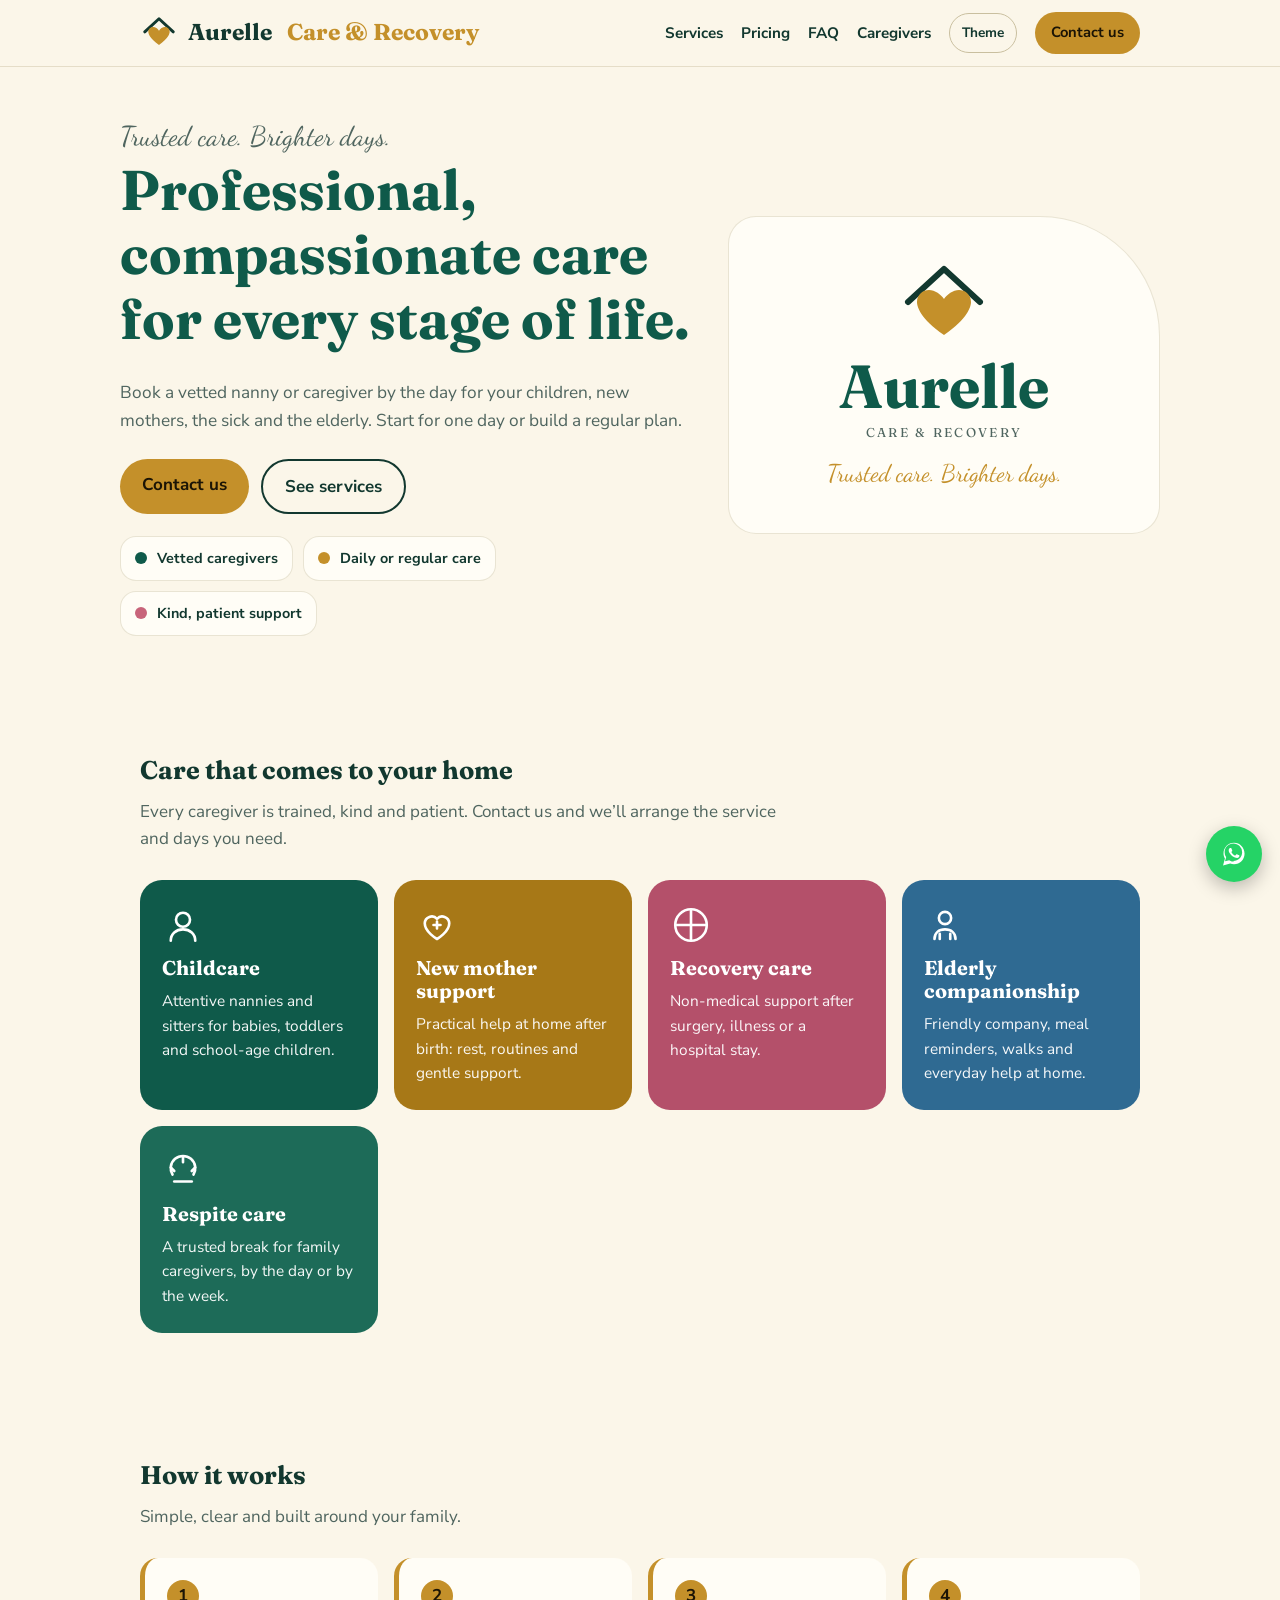
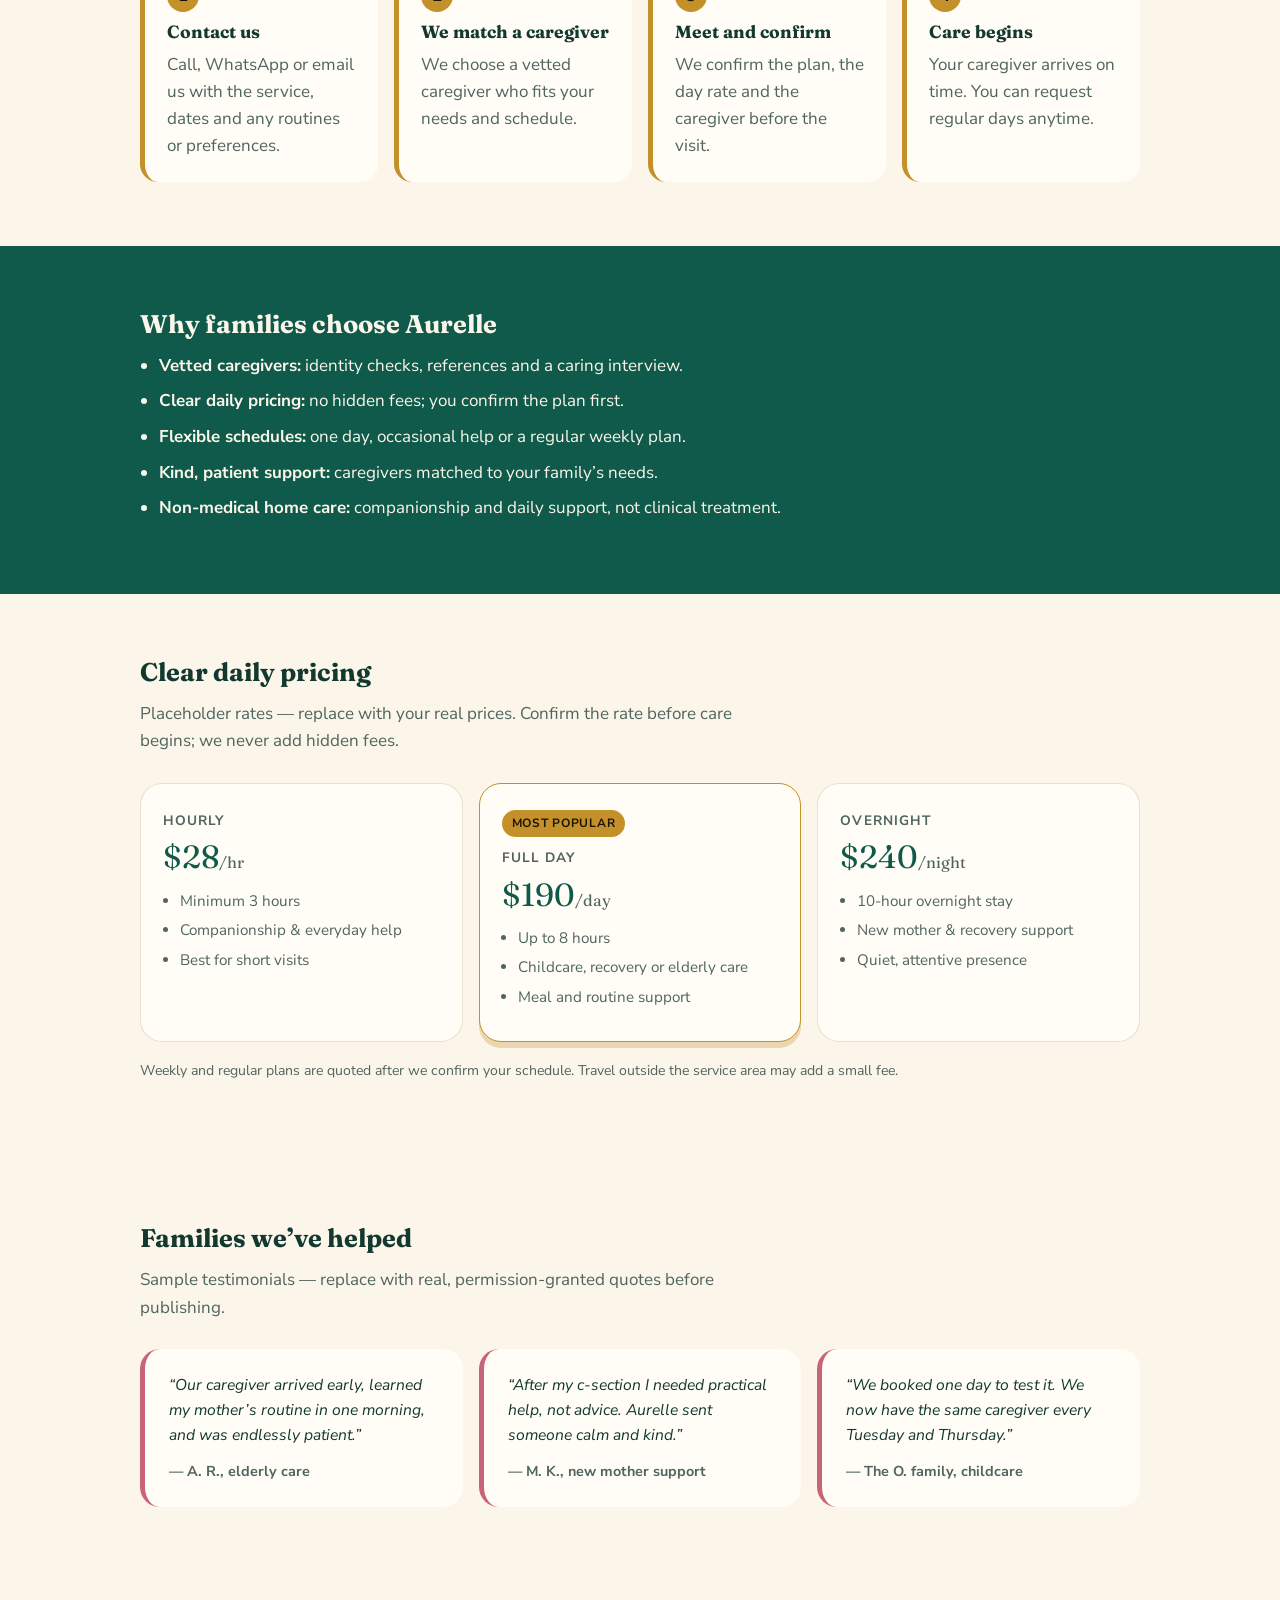
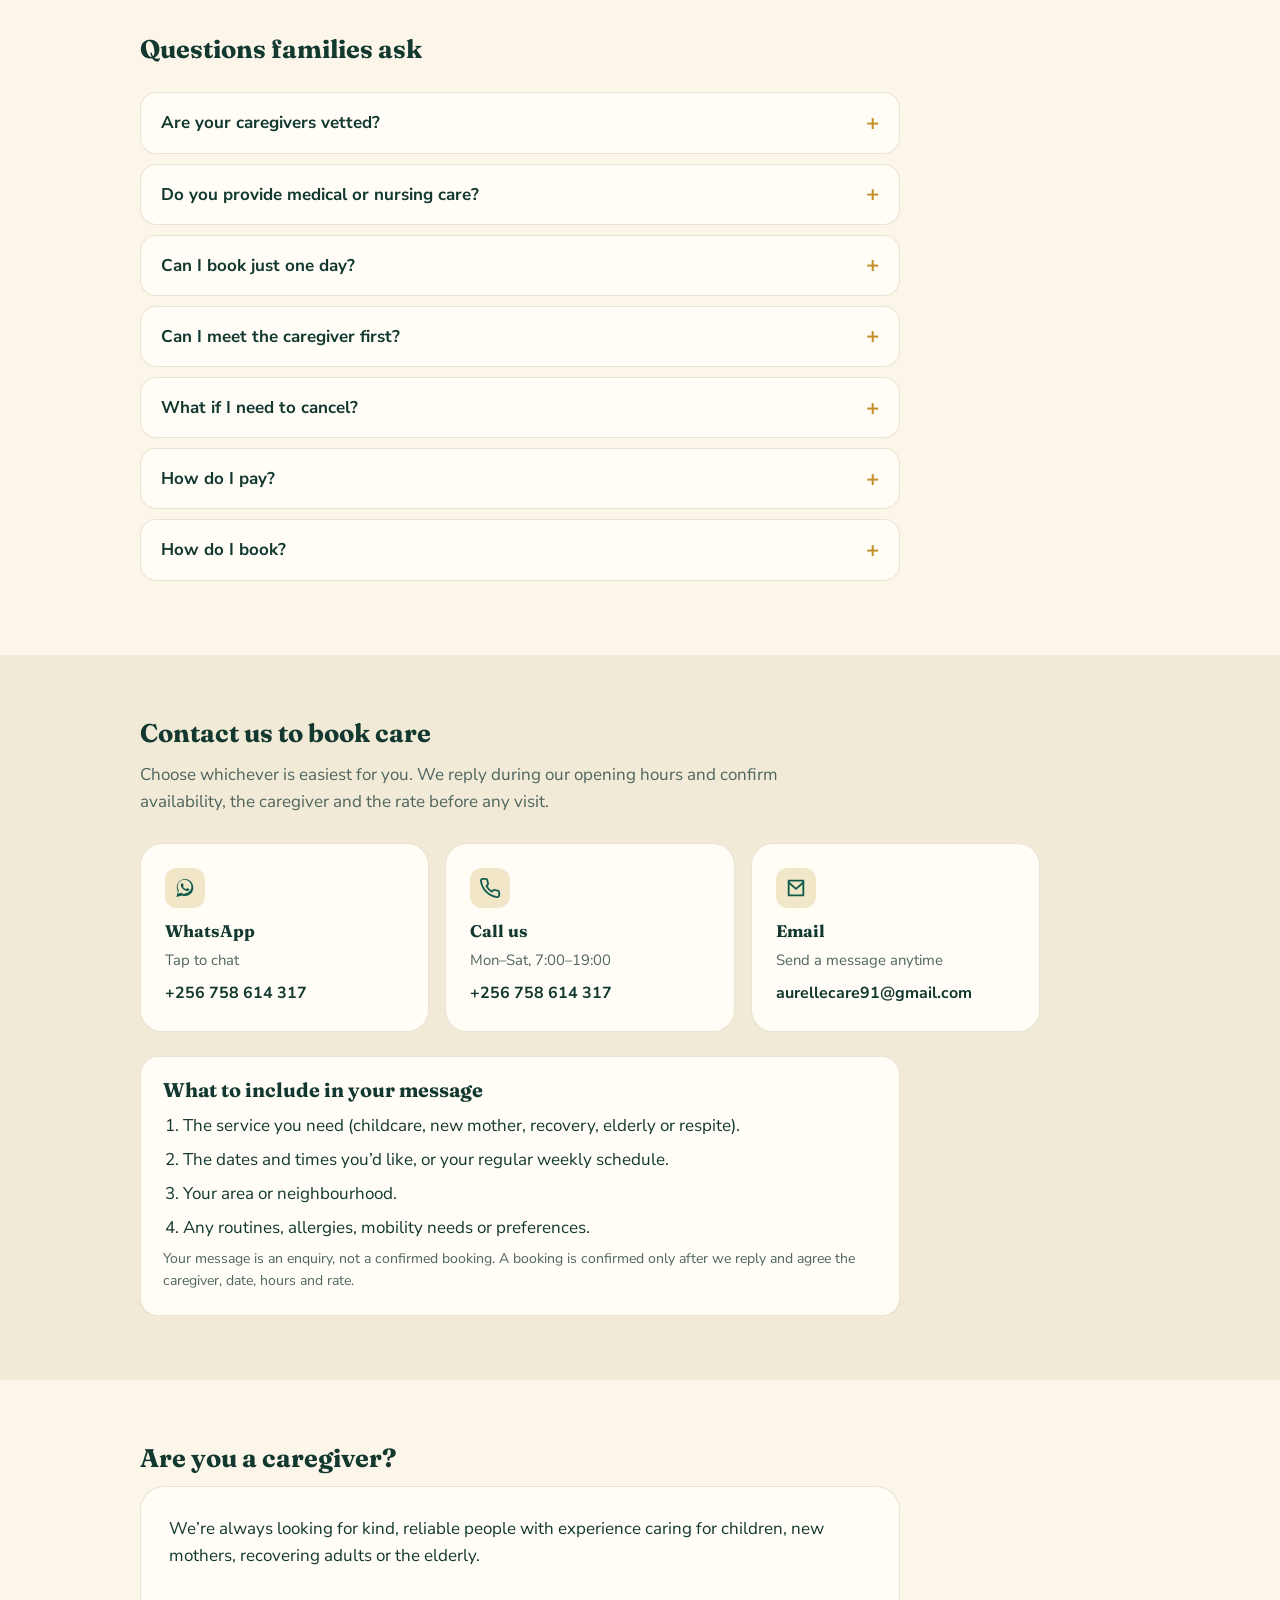
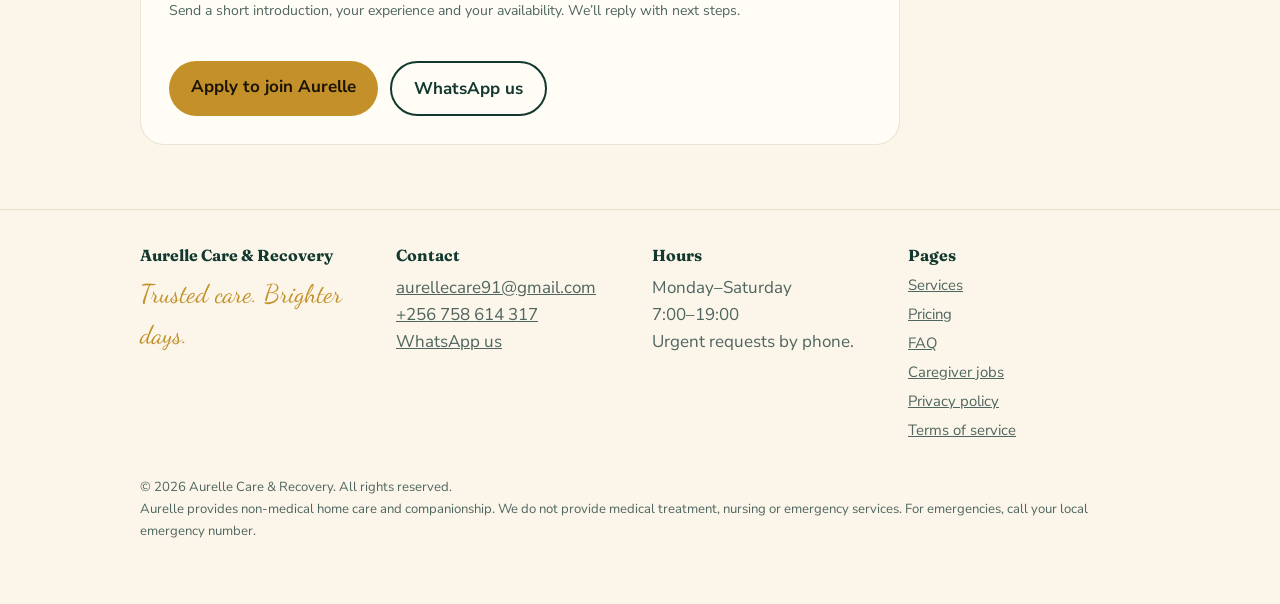
==== index.html @ e284d640 "Add files via upload" ====
<!DOCTYPE html>
<html lang="en">
<head>
<meta charset="utf-8">
<meta name="viewport" content="width=device-width, initial-scale=1, viewport-fit=cover">
<title>Aurelle Care &amp; Recovery | Trusted Daily Caregivers</title>
<meta name="description" content="Book vetted, compassionate caregivers by the day for children, new mothers, recovery, illness and elderly care. Call, WhatsApp or email to arrange care.">
<meta name="theme-color" content="#0f5a4a">
<link rel="canonical" href="https://aurellecarerecovery.care/">
<meta property="og:title" content="Aurelle Care &amp; Recovery">
<meta property="og:description" content="Professional, compassionate care for every stage of life.">
<meta property="og:type" content="website">
<meta property="og:url" content="https://aurellecarerecovery.care/">
<link rel="preconnect" href="https://fonts.googleapis.com">
<link rel="preconnect" href="https://fonts.gstatic.com" crossorigin>
<link href="https://fonts.googleapis.com/css2?family=Fraunces:wght@600;700&family=Dancing+Script:wght@600;700&family=Nunito+Sans:wght@400;600;700&display=swap" rel="stylesheet">
<link rel="stylesheet" href="styles.css">
<script type="application/ld+json">
{
  "@context":"https://schema.org",
  "@type":"LocalBusiness",
  "name":"Aurelle Care & Recovery",
  "url":"https://aurellecarerecovery.care",
  "description":"Daily caregiver and recovery support for children, new mothers, the sick and the elderly.",
  "email":"aurellecare91@gmail.com",
  "telephone":"+256758614317",
  "priceRange":"$$"
}
</script>
</head>
<body>
<a class="skip" href="#main">Skip to content</a>

<header>
  <div class="header-inner">
    <a class="brand" href="index.html" aria-label="Aurelle Care and Recovery home">
      <svg width="38" height="38" viewBox="0 0 64 64" aria-hidden="true">
        <path d="M8 30 32 8l24 22" fill="none" stroke="currentColor" stroke-width="5" stroke-linecap="round" stroke-linejoin="round"/>
        <path d="M32 52C16 41 14 33 14 30c0-5 4-8 8-8 4 0 8 3 10 6 2-3 6-6 10-6 4 0 8 3 8 8 0 3-2 11-18 22z" fill="#c4902a"/>
      </svg>
      Aurelle<b>&nbsp;Care &amp; Recovery</b>
    </a>
    <nav aria-label="Main navigation">
      <a href="#services">Services</a>
      <a href="#pricing">Pricing</a>
      <a href="#faq">FAQ</a>
      <a href="careers.html">Caregivers</a>
      <button class="theme-btn" type="button" id="themeBtn" aria-label="Toggle dark mode">Theme</button>
      <a class="btn small" href="#contact">Contact us</a>
    </nav>
  </div>
</header>

<main id="main">

  <div class="wrap hero">
    <div>
      <p class="script" style="font-size:1.7rem;margin:0">Trusted care. Brighter days.</p>
      <h1>Professional, compassionate care for every stage of life.</h1>
      <p>Book a vetted nanny or caregiver by the day for your children, new mothers, the sick and the elderly. Start for one day or build a regular plan.</p>
      <div class="cta">
        <a class="btn" href="#contact">Contact us</a>
        <a class="btn alt" href="#services">See services</a>
      </div>
      <div class="chips">
        <span class="chip"><i style="background:var(--green)"></i>Vetted caregivers</span>
        <span class="chip"><i style="background:var(--gold)"></i>Daily or regular care</span>
        <span class="chip"><i style="background:var(--rose)"></i>Kind, patient support</span>
      </div>
    </div>
    <div class="hero-art" aria-label="Aurelle Care and Recovery">
      <svg viewBox="0 0 64 64" width="96" height="96" aria-hidden="true">
        <path d="M8 30 32 8l24 22" fill="none" stroke="currentColor" stroke-width="4" stroke-linecap="round" stroke-linejoin="round"/>
        <path d="M32 52C16 41 14 33 14 30c0-5 4-8 8-8 4 0 8 3 10 6 2-3 6-6 10-6 4 0 8 3 8 8 0 3-2 11-18 22z" fill="#c4902a"/>
      </svg>
      <div class="wm">Aurelle</div>
      <div class="wm2">Care &amp; Recovery</div>
      <div class="script" style="font-size:1.5rem">Trusted care. Brighter days.</div>
    </div>
  </div>

  <section id="services">
    <div class="wrap">
      <h2>Care that comes to your home</h2>
      <p class="sub">Every caregiver is trained, kind and patient. Contact us and we’ll arrange the service and days you need.</p>
      <div class="grid">
        <article class="svc s1">
          <svg viewBox="0 0 48 48" fill="none" stroke="currentColor" stroke-width="3" stroke-linecap="round" stroke-linejoin="round" aria-hidden="true"><circle cx="24" cy="18" r="8"/><path d="M10 42c0-8 6-13 14-13s14 5 14 13"/></svg>
          <h3>Childcare</h3>
          <p>Attentive nannies and sitters for babies, toddlers and school-age children.</p>
        </article>
        <article class="svc s2">
          <svg viewBox="0 0 48 48" fill="none" stroke="currentColor" stroke-width="3" stroke-linecap="round" stroke-linejoin="round" aria-hidden="true"><path d="M24 40s-14-8-14-18a8 8 0 0 1 14-5 8 8 0 0 1 14 5c0 10-14 18-14 18z"/><path d="M24 20v8M20 24h8"/></svg>
          <h3>New mother support</h3>
          <p>Practical help at home after birth: rest, routines and gentle support.</p>
        </article>
        <article class="svc s3">
          <svg viewBox="0 0 48 48" fill="none" stroke="currentColor" stroke-width="3" stroke-linecap="round" stroke-linejoin="round" aria-hidden="true"><path d="M24 8v32M8 24h32"/><circle cx="24" cy="24" r="18"/></svg>
          <h3>Recovery care</h3>
          <p>Non-medical support after surgery, illness or a hospital stay.</p>
        </article>
        <article class="svc s4">
          <svg viewBox="0 0 48 48" fill="none" stroke="currentColor" stroke-width="3" stroke-linecap="round" stroke-linejoin="round" aria-hidden="true"><circle cx="24" cy="16" r="7"/><path d="M12 40c0-7 5-11 12-11s12 4 12 11"/><path d="M18 40v-6M30 40v-6"/></svg>
          <h3>Elderly companionship</h3>
          <p>Friendly company, meal reminders, walks and everyday help at home.</p>
        </article>
        <article class="svc s5">
          <svg viewBox="0 0 48 48" fill="none" stroke="currentColor" stroke-width="3" stroke-linecap="round" stroke-linejoin="round" aria-hidden="true"><path d="M36 28a14 14 0 1 0-24 0"/><path d="M24 8v6M10 20l4 4M38 20l-4 4"/><path d="M14 36h20"/></svg>
          <h3>Respite care</h3>
          <p>A trusted break for family caregivers, by the day or by the week.</p>
        </article>
      </div>
    </div>
  </section>

  <section id="how">
    <div class="wrap">
      <h2>How it works</h2>
      <p class="sub">Simple, clear and built around your family.</p>
      <div class="steps">
        <div><h3>Contact us</h3><p>Call, WhatsApp or email us with the service, dates and any routines or preferences.</p></div>
        <div><h3>We match a caregiver</h3><p>We choose a vetted caregiver who fits your needs and schedule.</p></div>
        <div><h3>Meet and confirm</h3><p>We confirm the plan, the day rate and the caregiver before the visit.</p></div>
        <div><h3>Care begins</h3><p>Your caregiver arrives on time. You can request regular days anytime.</p></div>
      </div>
    </div>
  </section>

  <section id="why" class="trust">
    <div class="wrap">
      <h2>Why families choose Aurelle</h2>
      <ul>
        <li><strong>Vetted caregivers:</strong> identity checks, references and a caring interview.</li>
        <li><strong>Clear daily pricing:</strong> no hidden fees; you confirm the plan first.</li>
        <li><strong>Flexible schedules:</strong> one day, occasional help or a regular weekly plan.</li>
        <li><strong>Kind, patient support:</strong> caregivers matched to your family’s needs.</li>
        <li><strong>Non-medical home care:</strong> companionship and daily support, not clinical treatment.</li>
      </ul>
    </div>
  </section>

  <section id="pricing">
    <div class="wrap">
      <h2>Clear daily pricing</h2>
      <p class="sub">Placeholder rates — replace with your real prices. Confirm the rate before care begins; we never add hidden fees.</p>
      <div class="pricing">
        <div class="price">
          <span class="unit">Hourly</span>
          <div class="amount">$28<span style="font-size:1rem;color:var(--muted)">/hr</span></div>
          <ul><li>Minimum 3 hours</li><li>Companionship &amp; everyday help</li><li>Best for short visits</li></ul>
        </div>
        <div class="price featured">
          <span class="badge">Most popular</span>
          <span class="unit">Full day</span>
          <div class="amount">$190<span style="font-size:1rem;color:var(--muted)">/day</span></div>
          <ul><li>Up to 8 hours</li><li>Childcare, recovery or elderly care</li><li>Meal and routine support</li></ul>
        </div>
        <div class="price">
          <span class="unit">Overnight</span>
          <div class="amount">$240<span style="font-size:1rem;color:var(--muted)">/night</span></div>
          <ul><li>10-hour overnight stay</li><li>New mother &amp; recovery support</li><li>Quiet, attentive presence</li></ul>
        </div>
      </div>
      <p class="price-note">Weekly and regular plans are quoted after we confirm your schedule. Travel outside the service area may add a small fee.</p>
    </div>
  </section>

  <section id="stories">
    <div class="wrap">
      <h2>Families we’ve helped</h2>
      <p class="sub">Sample testimonials — replace with real, permission-granted quotes before publishing.</p>
      <div class="quotes">
        <blockquote><p>“Our caregiver arrived early, learned my mother’s routine in one morning, and was endlessly patient.”</p><footer>— A. R., elderly care</footer></blockquote>
        <blockquote><p>“After my c-section I needed practical help, not advice. Aurelle sent someone calm and kind.”</p><footer>— M. K., new mother support</footer></blockquote>
        <blockquote><p>“We booked one day to test it. We now have the same caregiver every Tuesday and Thursday.”</p><footer>— The O. family, childcare</footer></blockquote>
      </div>
    </div>
  </section>

  <section id="faq">
    <div class="wrap">
      <h2>Questions families ask</h2>
      <div class="faq">
        <details><summary>Are your caregivers vetted?</summary><p>Yes. Every caregiver completes an identity check, reference checks and an in-person caring interview before their first booking.</p></details>
        <details><summary>Do you provide medical or nursing care?</summary><p>No. Aurelle provides non-medical home care: companionship, supervision, routines and everyday help. We do not give medication, clinical treatment or emergency services.</p></details>
        <details><summary>Can I book just one day?</summary><p>Yes. One day is the most common way families start. You can request regular days later with the same caregiver when available.</p></details>
        <details><summary>Can I meet the caregiver first?</summary><p>Yes. For regular plans we arrange a short introduction before the first booking. For same-day requests we share the caregiver’s profile and experience by phone or email.</p></details>
        <details><summary>What if I need to cancel?</summary><p>Cancellations made more than 24 hours before the visit are free. Later cancellations may incur a fee — see our <a href="terms.html">terms of service</a>.</p></details>
        <details><summary>How do I pay?</summary><p>We confirm the rate in writing before care begins and send an invoice after the visit. Replace this with your real payment process.</p></details>
        <details><summary>How do I book?</summary><p>Contact us by phone, WhatsApp or email. We’ll reply to confirm availability, the caregiver and the rate before the visit.</p></details>
      </div>
    </div>
  </section>

  <section id="contact" class="book">
    <div class="wrap">
      <h2>Contact us to book care</h2>
      <p class="sub">Choose whichever is easiest for you. We reply during our opening hours and confirm availability, the caregiver and the rate before any visit.</p>

      <div class="contact-grid">
        <a class="contact-card" href="https://wa.me/256758614317?text=Hello%20Aurelle%2C%20I%27d%20like%20to%20arrange%20care." target="_blank" rel="noopener">
          <span class="ico" aria-hidden="true">
            <svg viewBox="0 0 32 32" width="22" height="22" fill="currentColor"><path d="M16.04 3C9.4 3 4 8.4 4 15.04c0 2.13.56 4.21 1.62 6.04L3.5 29l8.14-2.13a12 12 0 0 0 4.4.82h.01c6.63 0 12.03-5.4 12.03-12.04C28.08 8.4 22.68 3 16.04 3zm0 21.7h-.01a10 10 0 0 1-5.09-1.39l-.37-.22-4.83 1.27 1.29-4.71-.24-.38a9.93 9.93 0 0 1-1.52-5.3c0-5.51 4.49-10 10.02-10 2.67 0 5.18 1.04 7.07 2.93a9.94 9.94 0 0 1 2.93 7.08c0 5.51-4.49 10-10.02 10zm5.5-7.49c-.3-.15-1.78-.88-2.06-.98-.28-.1-.48-.15-.68.15-.2.3-.78.98-.96 1.18-.18.2-.35.22-.65.07-.3-.15-1.26-.46-2.4-1.48-.89-.79-1.49-1.77-1.66-2.07-.18-.3-.02-.46.13-.61.13-.13.3-.35.45-.52.15-.18.2-.3.3-.5.1-.2.05-.38-.02-.53-.08-.15-.68-1.63-.93-2.23-.24-.58-.49-.5-.68-.51l-.58-.01c-.2 0-.53.08-.8.38-.28.3-1.05 1.03-1.05 2.5 0 1.48 1.08 2.9 1.23 3.1.15.2 2.12 3.24 5.13 4.54.72.31 1.28.5 1.71.63.72.23 1.37.2 1.89.12.58-.09 1.78-.73 2.03-1.43.25-.7.25-1.3.18-1.43-.08-.13-.28-.2-.58-.35z"/></svg>
          </span>
          <h3>WhatsApp</h3>
          <p>Tap to chat</p>
          <strong>+256 758 614 317</strong>
        </a>

        <a class="contact-card" href="tel:+256758614317">
          <span class="ico" aria-hidden="true">
            <svg viewBox="0 0 24 24" width="22" height="22" fill="none" stroke="currentColor" stroke-width="2" stroke-linecap="round" stroke-linejoin="round"><path d="M22 16.92v3a2 2 0 0 1-2.18 2 19.79 19.79 0 0 1-8.63-3.07 19.5 19.5 0 0 1-6-6A19.79 19.79 0 0 1 2.12 4.18 2 2 0 0 1 4.11 2h3a2 2 0 0 1 2 1.72c.13.96.36 1.9.7 2.81a2 2 0 0 1-.45 2.11L8.09 9.91a16 16 0 0 0 6 6l1.27-1.27a2 2 0 0 1 2.11-.45c.91.34 1.85.57 2.81.7A2 2 0 0 1 22 16.92z"/></svg>
          </span>
          <h3>Call us</h3>
          <p>Mon–Sat, 7:00–19:00</p>
          <strong>+256 758 614 317</strong>
        </a>

        <a class="contact-card" href="mailto:aurellecare91@gmail.com?subject=Care%20booking%20request">
          <span class="ico" aria-hidden="true">
            <svg viewBox="0 0 24 24" width="22" height="22" fill="none" stroke="currentColor" stroke-width="2" stroke-linecap="round" stroke-linejoin="round"><path d="M4 4h16v16H4z"/><path d="m4 6 8 7 8-7"/></svg>
          </span>
          <h3>Email</h3>
          <p>Send a message anytime</p>
          <strong>aurellecare91@gmail.com</strong>
        </a>
      </div>

      <div class="howto">
        <h3>What to include in your message</h3>
        <ol>
          <li>The service you need (childcare, new mother, recovery, elderly or respite).</li>
          <li>The dates and times you’d like, or your regular weekly schedule.</li>
          <li>Your area or neighbourhood.</li>
          <li>Any routines, allergies, mobility needs or preferences.</li>
        </ol>
        <p class="note">Your message is an enquiry, not a confirmed booking. A booking is confirmed only after we reply and agree the caregiver, date, hours and rate.</p>
      </div>
    </div>
  </section>

  <section id="join" class="join">
    <div class="wrap">
      <h2>Are you a caregiver?</h2>
      <div class="join-card">
        <p>We’re always looking for kind, reliable people with experience caring for children, new mothers, recovering adults or the elderly.</p>
        <p class="note">Send a short introduction, your experience and your availability. We’ll reply with next steps.</p>
        <div class="cta">
          <a class="btn" href="careers.html">Apply to join Aurelle</a>
          <a class="btn alt" href="https://wa.me/256758614317?text=Hello%20Aurelle%2C%20I%27d%20like%20to%20apply%20as%20a%20caregiver." target="_blank" rel="noopener">WhatsApp us</a>
        </div>
      </div>
    </div>
  </section>

</main>

<a class="wa-fab" href="https://wa.me/256758614317?text=Hello%20Aurelle%2C%20I%27d%20like%20to%20arrange%20care." target="_blank" rel="noopener" aria-label="Chat with Aurelle on WhatsApp">
  <svg viewBox="0 0 32 32" width="28" height="28" fill="currentColor" aria-hidden="true"><path d="M16.04 3C9.4 3 4 8.4 4 15.04c0 2.13.56 4.21 1.62 6.04L3.5 29l8.14-2.13a12 12 0 0 0 4.4.82h.01c6.63 0 12.03-5.4 12.03-12.04C28.08 8.4 22.68 3 16.04 3zm0 21.7h-.01a10 10 0 0 1-5.09-1.39l-.37-.22-4.83 1.27 1.29-4.71-.24-.38a9.93 9.93 0 0 1-1.52-5.3c0-5.51 4.49-10 10.02-10 2.67 0 5.18 1.04 7.07 2.93a9.94 9.94 0 0 1 2.93 7.08c0 5.51-4.49 10-10.02 10zm5.5-7.49c-.3-.15-1.78-.88-2.06-.98-.28-.1-.48-.15-.68.15-.2.3-.78.98-.96 1.18-.18.2-.35.22-.65.07-.3-.15-1.26-.46-2.4-1.48-.89-.79-1.49-1.77-1.66-2.07-.18-.3-.02-.46.13-.61.13-.13.3-.35.45-.52.15-.18.2-.3.3-.5.1-.2.05-.38-.02-.53-.08-.15-.68-1.63-.93-2.23-.24-.58-.49-.5-.68-.51l-.58-.01c-.2 0-.53.08-.8.38-.28.3-1.05 1.03-1.05 2.5 0 1.48 1.08 2.9 1.23 3.1.15.2 2.12 3.24 5.13 4.54.72.31 1.28.5 1.71.63.72.23 1.37.2 1.89.12.58-.09 1.78-.73 2.03-1.43.25-.7.25-1.3.18-1.43-.08-.13-.28-.2-.58-.35z"/></svg>
</a>

<footer>
  <div class="wrap">
    <div class="footer-grid">
      <div>
        <h3>Aurelle Care &amp; Recovery</h3>
        <p class="script">Trusted care. Brighter days.</p>
      </div>
      <div>
        <h3>Contact</h3>
        <p>
          <a href="mailto:aurellecare91@gmail.com">aurellecare91@gmail.com</a><br>
          <a href="tel:+256758614317">+256 758 614 317</a><br>
          <a href="https://wa.me/256758614317?text=Hello%20Aurelle%2C%20I%27d%20like%20to%20arrange%20care." target="_blank" rel="noopener">WhatsApp us</a>
        </p>
      </div>
      <div>
        <h3>Hours</h3>
        <p>Monday–Saturday<br>7:00–19:00<br>Urgent requests by phone.</p>
      </div>
      <div>
        <h3>Pages</h3>
        <ul>
          <li><a href="index.html#services">Services</a></li>
          <li><a href="index.html#pricing">Pricing</a></li>
          <li><a href="index.html#faq">FAQ</a></li>
          <li><a href="careers.html">Caregiver jobs</a></li>
          <li><a href="privacy.html">Privacy policy</a></li>
          <li><a href="terms.html">Terms of service</a></li>
        </ul>
      </div>
    </div>
    <p class="fine">
      © <span id="year"></span> Aurelle Care &amp; Recovery. All rights reserved.<br>
      Aurelle provides non-medical home care and companionship. We do not provide medical treatment, nursing or emergency services. For emergencies, call your local emergency number.
    </p>
  </div>
</footer>

<script src="app.js"></script>
</body>
</html>
---- styles.css ----
/* styles.css — Aurelle Care & Recovery */
:root{
  --bg:#fbf6e9;--ink:#12382f;--green:#0f5a4a;--gold:#c4902a;--soft:#f1ead6;
  --card:#fffdf6;--muted:#4f655f;--line:#c9bf9f;--rose:#c8647a;--blue:#3b7ba6;
  color-scheme:light;
}
@media (prefers-color-scheme:dark){
  :root:not([data-theme="light"]){
    --bg:#0d2a24;--ink:#f3ecd8;--green:#e3c46f;--gold:#e3b04b;--soft:#14382f;
    --card:#123329;--muted:#b5c6bf;--line:#3b5a50;color-scheme:dark;
  }
}
:root[data-theme="dark"]{
  --bg:#0d2a24;--ink:#f3ecd8;--green:#e3c46f;--gold:#e3b04b;--soft:#14382f;
  --card:#123329;--muted:#b5c6bf;--line:#3b5a50;color-scheme:dark;
}
:root[data-theme="light"]{
  --bg:#fbf6e9;--ink:#12382f;--green:#0f5a4a;--gold:#c4902a;--soft:#f1ead6;
  --card:#fffdf6;--muted:#4f655f;--line:#c9bf9f;color-scheme:light;
}
*,*::before,*::after{box-sizing:border-box}
html{scroll-behavior:smooth}
body{margin:0;background:var(--bg);color:var(--ink);font-family:'Nunito Sans',system-ui,sans-serif;line-height:1.6;font-size:17px}
h1,h2,h3,h4{font-family:Fraunces,Georgia,serif;line-height:1.15;margin:0 0 .5em}
p{margin:0 0 1em}
a{color:var(--green)}
img,svg{max-width:100%}
.script{font-family:'Dancing Script',cursive;color:var(--gold)}
.wrap{max-width:1040px;margin:0 auto;padding:0 20px}
section{padding:64px 0}
.skip{position:absolute;left:-9999px;top:0;background:var(--card);color:var(--ink);padding:12px 16px;z-index:99;border-radius:0 0 12px 0}
.skip:focus{left:0}

/* header */
header{position:sticky;top:0;z-index:50;background:color-mix(in srgb,var(--bg) 92%,transparent);backdrop-filter:blur(10px);border-bottom:1px solid color-mix(in srgb,var(--line) 45%,transparent)}
.header-inner{max-width:1040px;margin:0 auto;padding:12px 20px;display:flex;align-items:center;gap:16px;flex-wrap:wrap}
.brand{display:flex;align-items:center;gap:10px;text-decoration:none;color:var(--ink);font-family:Fraunces,serif;font-weight:700;font-size:23px;margin-right:auto}
.brand b{color:var(--gold);font-weight:700}
nav{display:flex;align-items:center;gap:18px;flex-wrap:wrap}
nav a{text-decoration:none;font-weight:700;font-size:.95rem;color:var(--ink)}
nav a:hover,nav a[aria-current="page"]{color:var(--gold)}
.btn{display:inline-block;background:var(--gold);color:#1b1405;font-weight:700;padding:12px 22px;border-radius:999px;text-decoration:none;border:0;font:inherit;font-weight:700;cursor:pointer;text-align:center}
.btn.alt{background:transparent;color:var(--ink);border:2px solid var(--ink)}
.btn.small{padding:9px 16px;font-size:.92rem}
.btn:focus-visible,a:focus-visible,button:focus-visible,input:focus-visible,select:focus-visible,textarea:focus-visible,summary:focus-visible{outline:3px solid var(--blue);outline-offset:2px}
.theme-btn{background:transparent;border:1.5px solid var(--line);color:var(--ink);border-radius:999px;padding:8px 12px;font:inherit;font-size:.85rem;font-weight:700;cursor:pointer}

/* hero */
.hero{padding:48px 0 56px;display:grid;gap:32px;align-items:center}
@media(min-width:820px){.hero{grid-template-columns:1.2fr .9fr}}
.hero h1{font-size:clamp(2.2rem,6vw,3.5rem);color:var(--green)}
.hero p{max-width:36em;color:var(--muted);font-size:1.08rem}
.cta{display:flex;gap:12px;flex-wrap:wrap;margin-top:24px}
.hero-art{background:var(--card);border-radius:28px 120px 28px 28px;padding:40px 24px;display:grid;justify-items:center;text-align:center;gap:4px;border:1px solid color-mix(in srgb,var(--line) 40%,transparent)}
.wm{font-family:Fraunces,serif;font-weight:700;font-size:clamp(2.6rem,8vw,3.8rem);color:var(--green);line-height:1}
.wm2{font-family:Fraunces,serif;letter-spacing:.18em;text-transform:uppercase;font-size:.8rem;color:var(--muted);margin-bottom:8px}
.chips{display:flex;gap:10px;flex-wrap:wrap;margin-top:22px}
.chip{display:flex;align-items:center;gap:10px;background:var(--card);border-radius:16px;padding:10px 14px;font-weight:700;font-size:.9rem;border:1px solid color-mix(in srgb,var(--line) 40%,transparent)}
.chip i{width:12px;height:12px;border-radius:50%;flex:none}

/* services */
.grid{display:grid;gap:16px;grid-template-columns:repeat(auto-fit,minmax(210px,1fr));margin-top:28px}
.svc{border-radius:22px;padding:24px 22px;color:#fff;display:flex;flex-direction:column;gap:10px}
.svc h3{font-size:1.25rem;color:#fff;margin:0}
.svc p{margin:0;font-size:.96rem;opacity:.95}
.svc svg{width:42px;height:42px;flex:none}
.s1{background:#0f5a4a}.s2{background:#a77817}.s3{background:#b4506a}.s4{background:#2f6a92}.s5{background:#1d6b58}
.sub{color:var(--muted);max-width:38em}

/* steps */
.steps{counter-reset:s;display:grid;gap:16px;grid-template-columns:repeat(auto-fit,minmax(220px,1fr));margin-top:28px}
.steps div{background:var(--card);border-radius:18px;padding:22px;border-left:5px solid var(--gold);counter-increment:s}
.steps div::before{content:counter(s);display:inline-grid;place-items:center;width:32px;height:32px;border-radius:50%;background:var(--gold);color:#1b1405;font-weight:700;margin-bottom:10px}
.steps h3{font-size:1.1rem}
.steps p{margin:0;color:var(--muted)}

/* trust */
.trust{background:var(--green);color:#fbf6e9}
.trust h2{color:#fbf6e9}
.trust p,.trust li{color:#fbf6e9}
.trust ul{padding-left:1.1em;margin:0}
.trust li{margin:.5em 0}
:root[data-theme="dark"] .trust{background:var(--soft);color:var(--ink)}
:root[data-theme="dark"] .trust h2,
:root[data-theme="dark"] .trust p,
:root[data-theme="dark"] .trust li{color:var(--ink)}
@media (prefers-color-scheme:dark){
  :root:not([data-theme="light"]) .trust{background:var(--soft);color:var(--ink)}
  :root:not([data-theme="light"]) .trust h2,
  :root:not([data-theme="light"]) .trust p,
  :root:not([data-theme="light"]) .trust li{color:var(--ink)}
}

/* pricing */
.pricing{display:grid;gap:16px;grid-template-columns:repeat(auto-fit,minmax(240px,1fr));margin-top:28px}
.price{background:var(--card);border-radius:22px;padding:26px 22px;border:1.5px solid color-mix(in srgb,var(--line) 45%,transparent);display:flex;flex-direction:column;gap:10px}
.price.featured{border-color:var(--gold);box-shadow:0 6px 0 color-mix(in srgb,var(--gold) 30%,transparent)}
.price .amount{font-family:Fraunces,serif;font-size:2rem;color:var(--green);line-height:1}
.price .unit{font-size:.85rem;color:var(--muted);font-weight:700;text-transform:uppercase;letter-spacing:.08em}
.price ul{margin:0;padding-left:1.1em;font-size:.95rem;color:var(--muted)}
.price li{margin:.35em 0}
.badge{align-self:flex-start;background:var(--gold);color:#1b1405;font-size:.75rem;font-weight:700;padding:4px 10px;border-radius:999px;text-transform:uppercase;letter-spacing:.06em}
.price-note{font-size:.88rem;color:var(--muted);margin-top:18px}

/* testimonials */
.quotes{display:grid;gap:16px;grid-template-columns:repeat(auto-fit,minmax(240px,1fr));margin-top:28px}
blockquote{margin:0;background:var(--card);border-radius:20px;padding:24px;border-left:5px solid var(--rose);font-size:.98rem}
blockquote p{margin:0 0 12px;font-style:italic}
blockquote footer{all:unset;display:block;font-weight:700;font-size:.9rem;color:var(--muted)}

/* faq */
.faq{max-width:760px;margin-top:28px}
.faq details{background:var(--card);border-radius:16px;padding:0 20px;margin-bottom:10px;border:1px solid color-mix(in srgb,var(--line) 40%,transparent)}
.faq summary{cursor:pointer;font-weight:700;padding:16px 0;list-style:none;display:flex;justify-content:space-between;gap:16px;align-items:center}
.faq summary::-webkit-details-marker{display:none}
.faq summary::after{content:"+";font-size:1.4rem;color:var(--gold);line-height:1;flex:none}
.faq details[open] summary::after{content:"–"}
.faq details p{margin:0 0 16px;color:var(--muted)}

/* contact block (replaces form) */
.book{background:var(--soft)}
.contact-grid{display:grid;gap:16px;grid-template-columns:repeat(auto-fit,minmax(220px,1fr));margin-top:28px;max-width:900px}
.contact-card{background:var(--card);border-radius:22px;padding:24px;border:1px solid color-mix(in srgb,var(--line) 40%,transparent);display:flex;flex-direction:column;gap:8px;text-decoration:none;color:var(--ink);transition:border-color .15s ease, transform .15s ease}
.contact-card:hover{border-color:var(--gold);transform:translateY(-2px)}
.contact-card .ico{width:40px;height:40px;border-radius:12px;display:grid;place-items:center;background:color-mix(in srgb,var(--gold) 22%,transparent);color:var(--green);margin-bottom:6px}
.contact-card h3{margin:0;font-size:1.05rem}
.contact-card p{margin:0;font-size:.93rem;color:var(--muted);word-break:break-word}
.contact-card strong{color:var(--ink);font-size:1rem}
.callout{background:var(--card);border-left:5px solid var(--gold);border-radius:14px;padding:18px 20px;margin:20px 0}
.note{font-size:.88rem;color:var(--muted);margin:0}
.howto{background:var(--card);border-radius:18px;padding:22px;border:1px solid color-mix(in srgb,var(--line) 40%,transparent);margin-top:24px;max-width:760px}
.howto ol{padding-left:1.2em;margin:.5em 0 0}
.howto li{margin:.4em 0}

/* caregiver join */
.join{background:var(--bg)}
.join-card{background:var(--card);border-radius:24px;padding:28px;border:1px solid color-mix(in srgb,var(--line) 40%,transparent);display:grid;gap:14px;max-width:760px}

/* legal / long-form */
.page-hero{padding:44px 0 8px}
.page-hero h1{font-size:clamp(1.9rem,5vw,2.8rem);color:var(--green)}
.prose{max-width:760px;padding-bottom:64px}
.prose h2{font-size:1.4rem;margin-top:1.8em;color:var(--green)}
.prose h3{font-size:1.1rem;margin-top:1.4em}
.prose ul,.prose ol{padding-left:1.2em}
.prose li{margin:.4em 0}
.prose .updated{font-size:.88rem;color:var(--muted);font-weight:700;text-transform:uppercase;letter-spacing:.06em}

/* floating whatsapp */
.wa-fab{position:fixed;right:18px;bottom:18px;z-index:60;width:56px;height:56px;border-radius:50%;display:grid;place-items:center;background:#25d366;color:#fff;box-shadow:0 6px 18px rgba(0,0,0,.25);text-decoration:none}
.wa-fab:hover{background:#1ebe5d}
.wa-fab:focus-visible{outline:3px solid var(--blue);outline-offset:3px}
@media (prefers-reduced-motion:no-preference){
  .wa-fab{transition:transform .15s ease, background .15s ease}
  .wa-fab:hover{transform:translateY(-2px)}
}

/* footer */
footer{padding:36px 0 48px;color:var(--muted);border-top:1px solid color-mix(in srgb,var(--line) 40%,transparent)}
footer .script{font-size:1.6rem}
.footer-grid{display:grid;gap:24px;grid-template-columns:repeat(auto-fit,minmax(190px,1fr));text-align:left}
footer h3{font-size:1rem;color:var(--ink);margin-bottom:.6em}
footer ul{list-style:none;padding:0;margin:0;font-size:.93rem}
footer li{margin:.35em 0}
footer a{color:var(--muted)}
footer a:hover{color:var(--gold)}
.fine{font-size:.82rem;margin-top:28px;line-height:1.7}

@media (prefers-reduced-motion:reduce){
  html{scroll-behavior:auto}
  *,*::before,*::after{animation:none!important;transition:none!important}
}
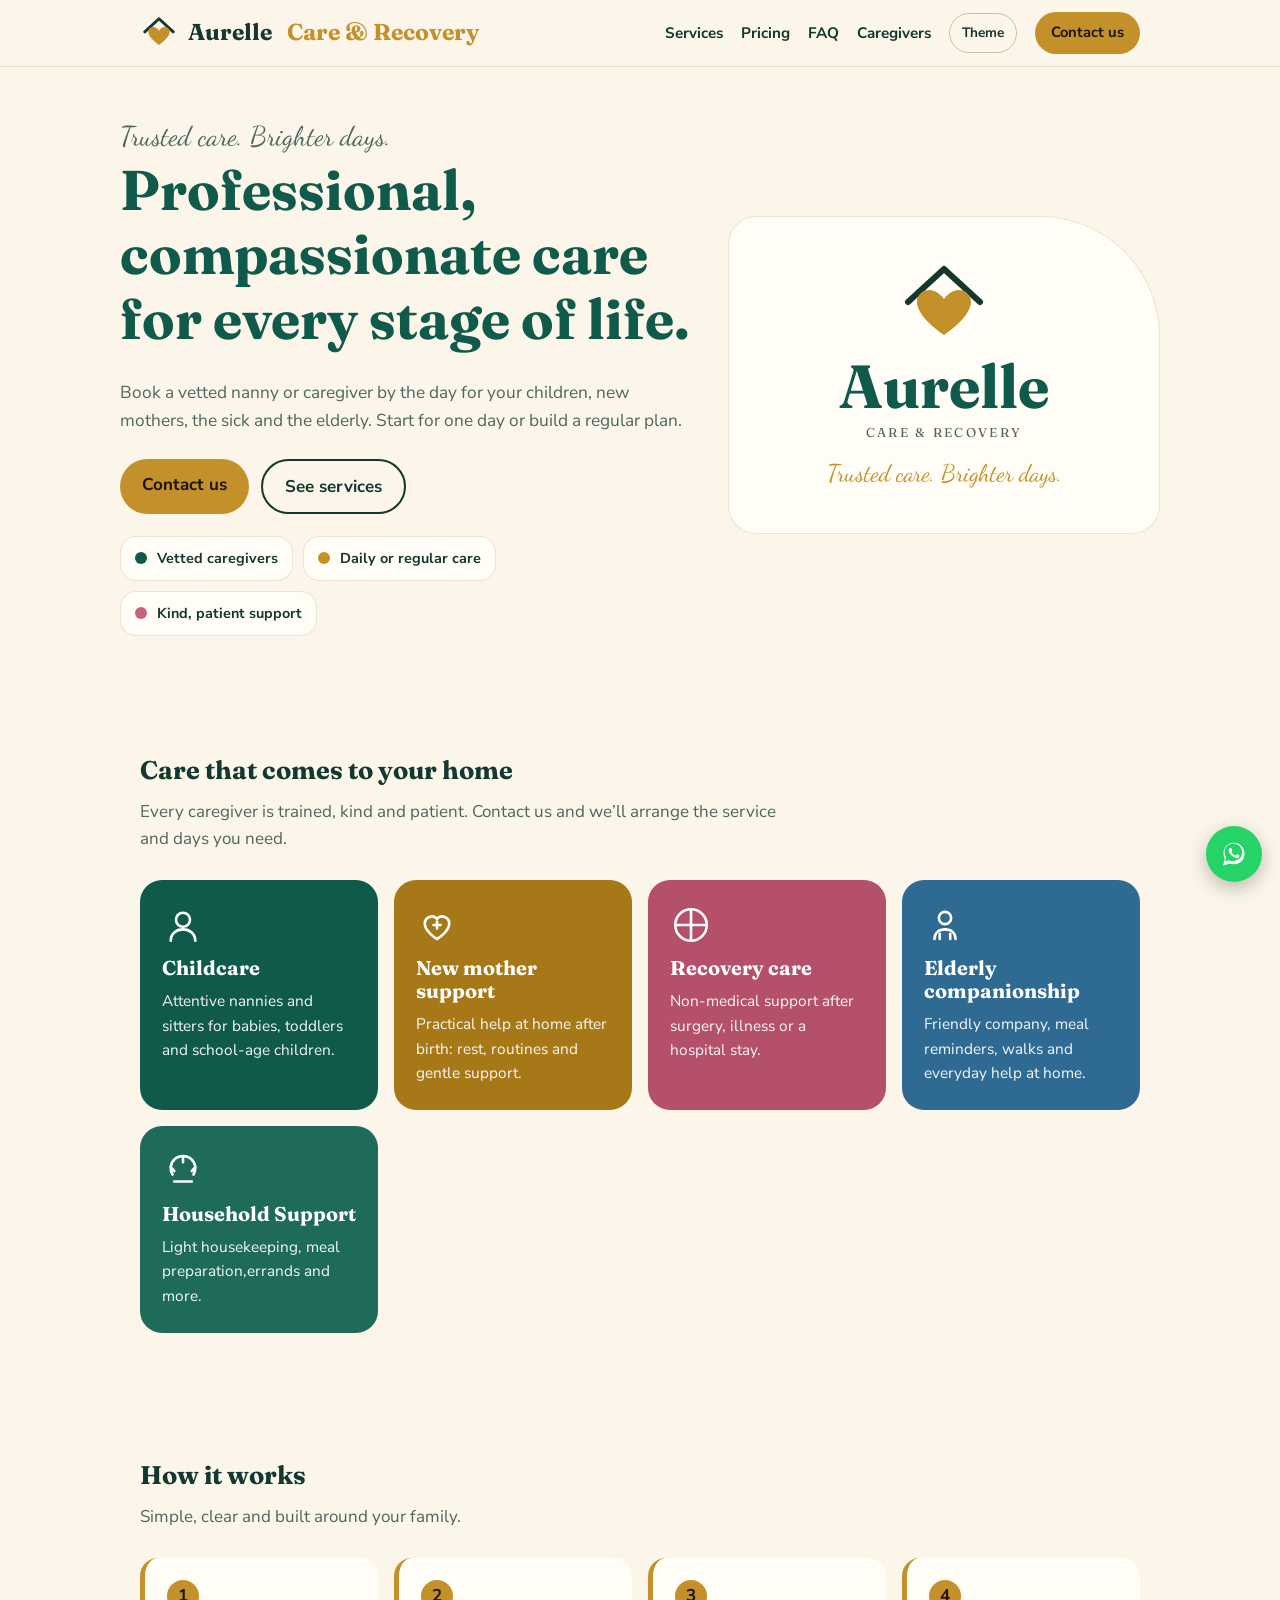
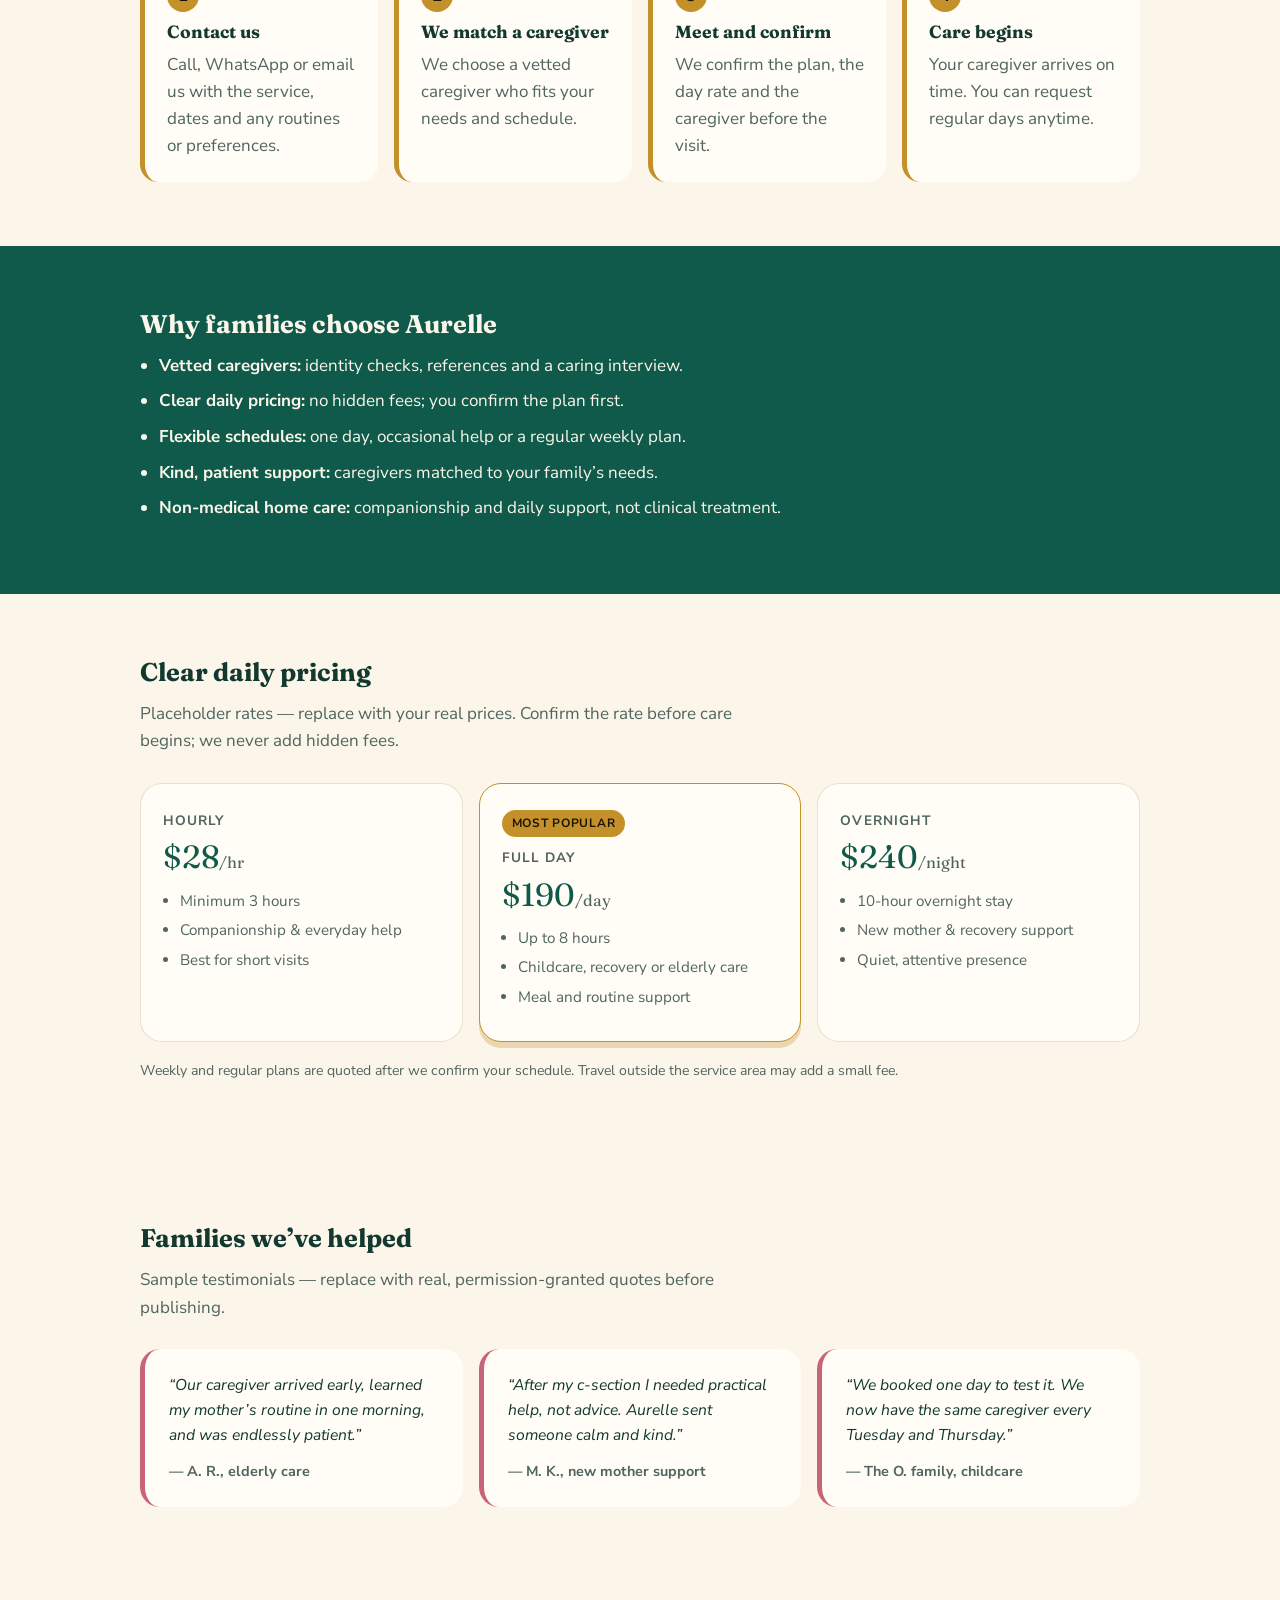
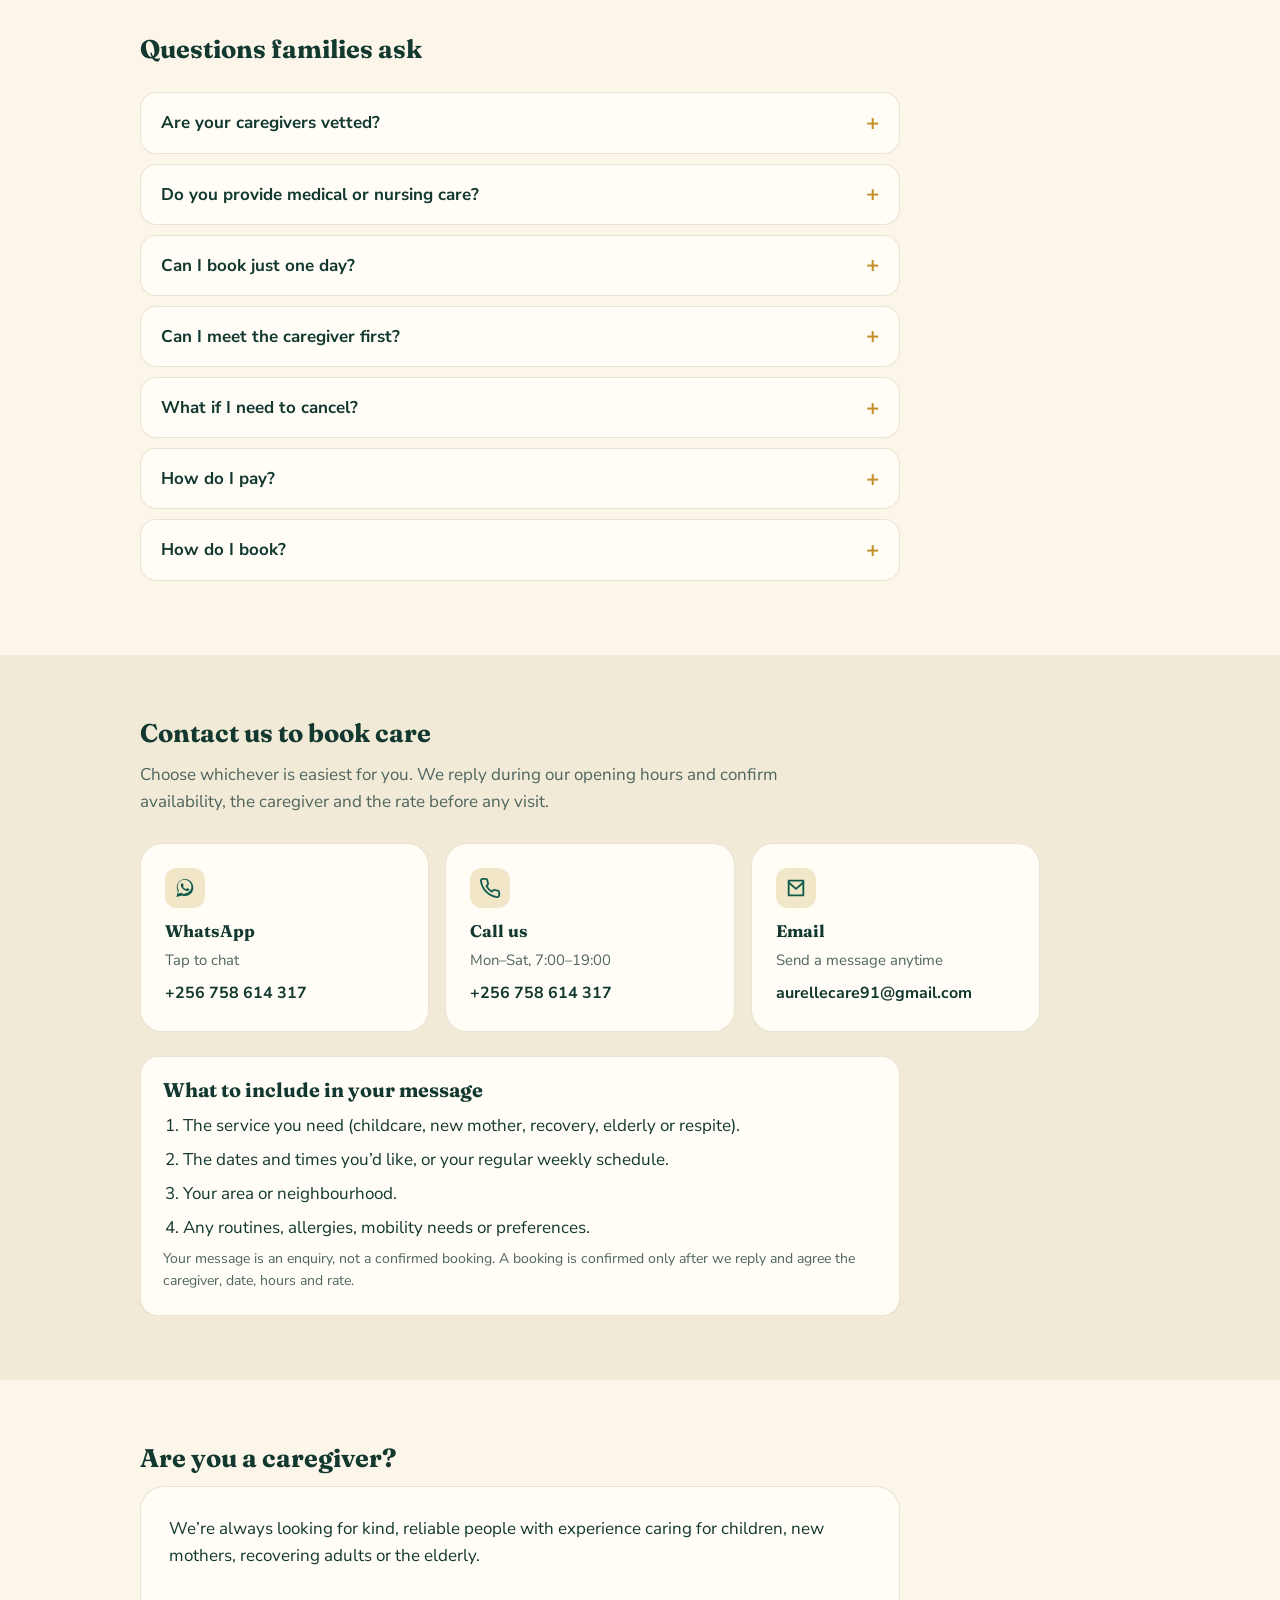
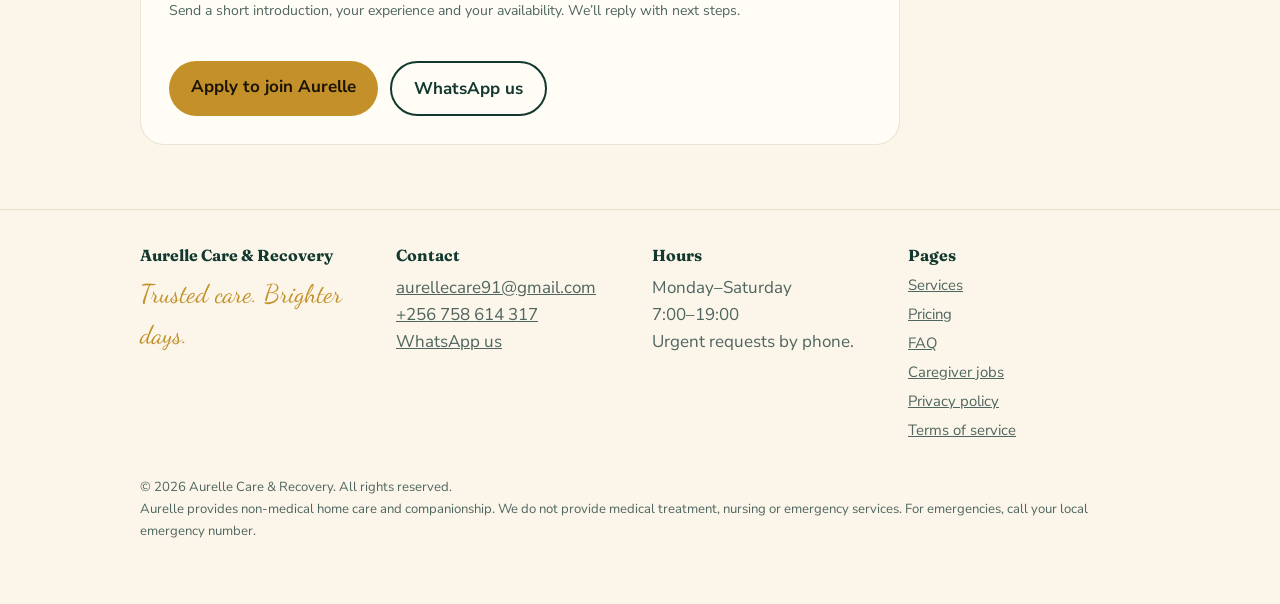
==== commit 94caf370: "Update index.html" ====
--- a/index.html
+++ b/index.html
@@ -106,8 +106,8 @@
         </article>
         <article class="svc s5">
           <svg viewBox="0 0 48 48" fill="none" stroke="currentColor" stroke-width="3" stroke-linecap="round" stroke-linejoin="round" aria-hidden="true"><path d="M36 28a14 14 0 1 0-24 0"/><path d="M24 8v6M10 20l4 4M38 20l-4 4"/><path d="M14 36h20"/></svg>
-          <h3>Respite care</h3>
-          <p>A trusted break for family caregivers, by the day or by the week.</p>
+          <h3>Household Support</h3>
+          <p>Light housekeeping, meal preparation,errands and more.</p>
         </article>
       </div>
     </div>
@@ -299,4 +299,4 @@
 
 <script src="app.js"></script>
 </body>
-</html>+</html>
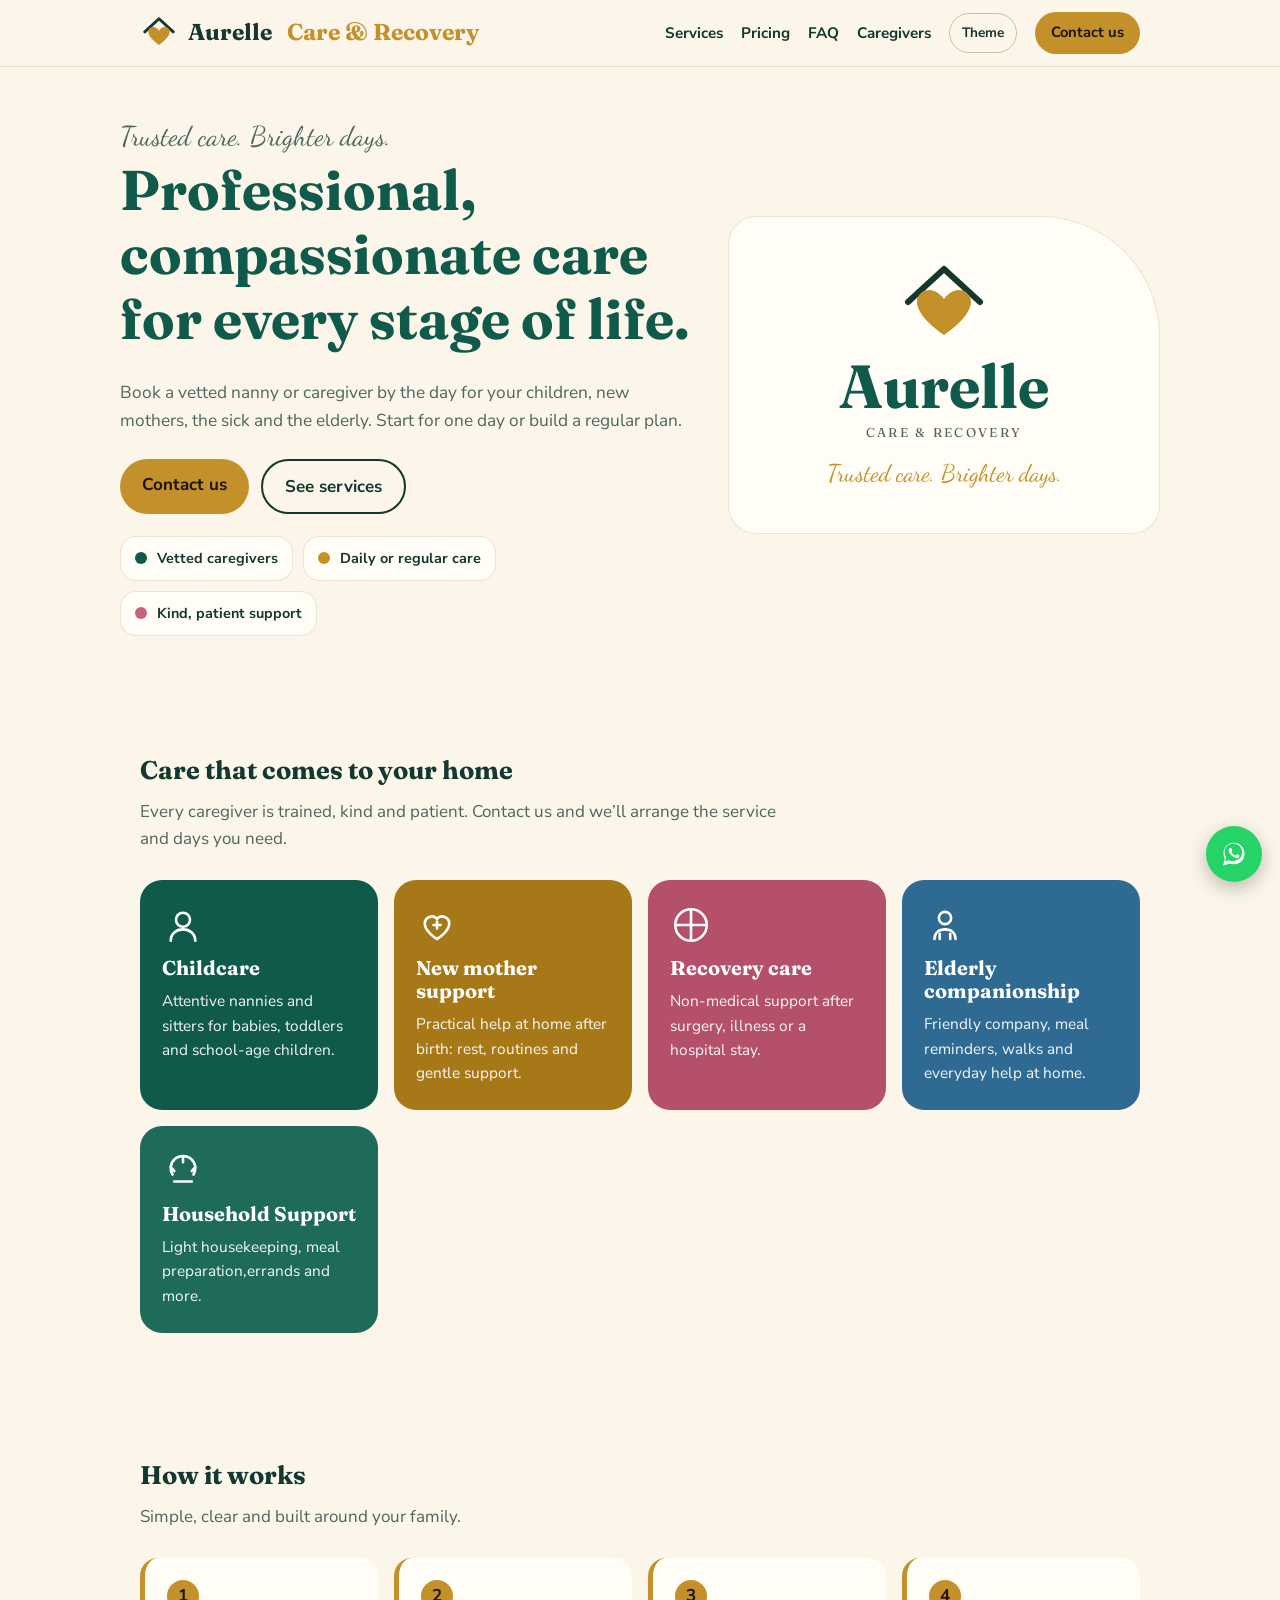
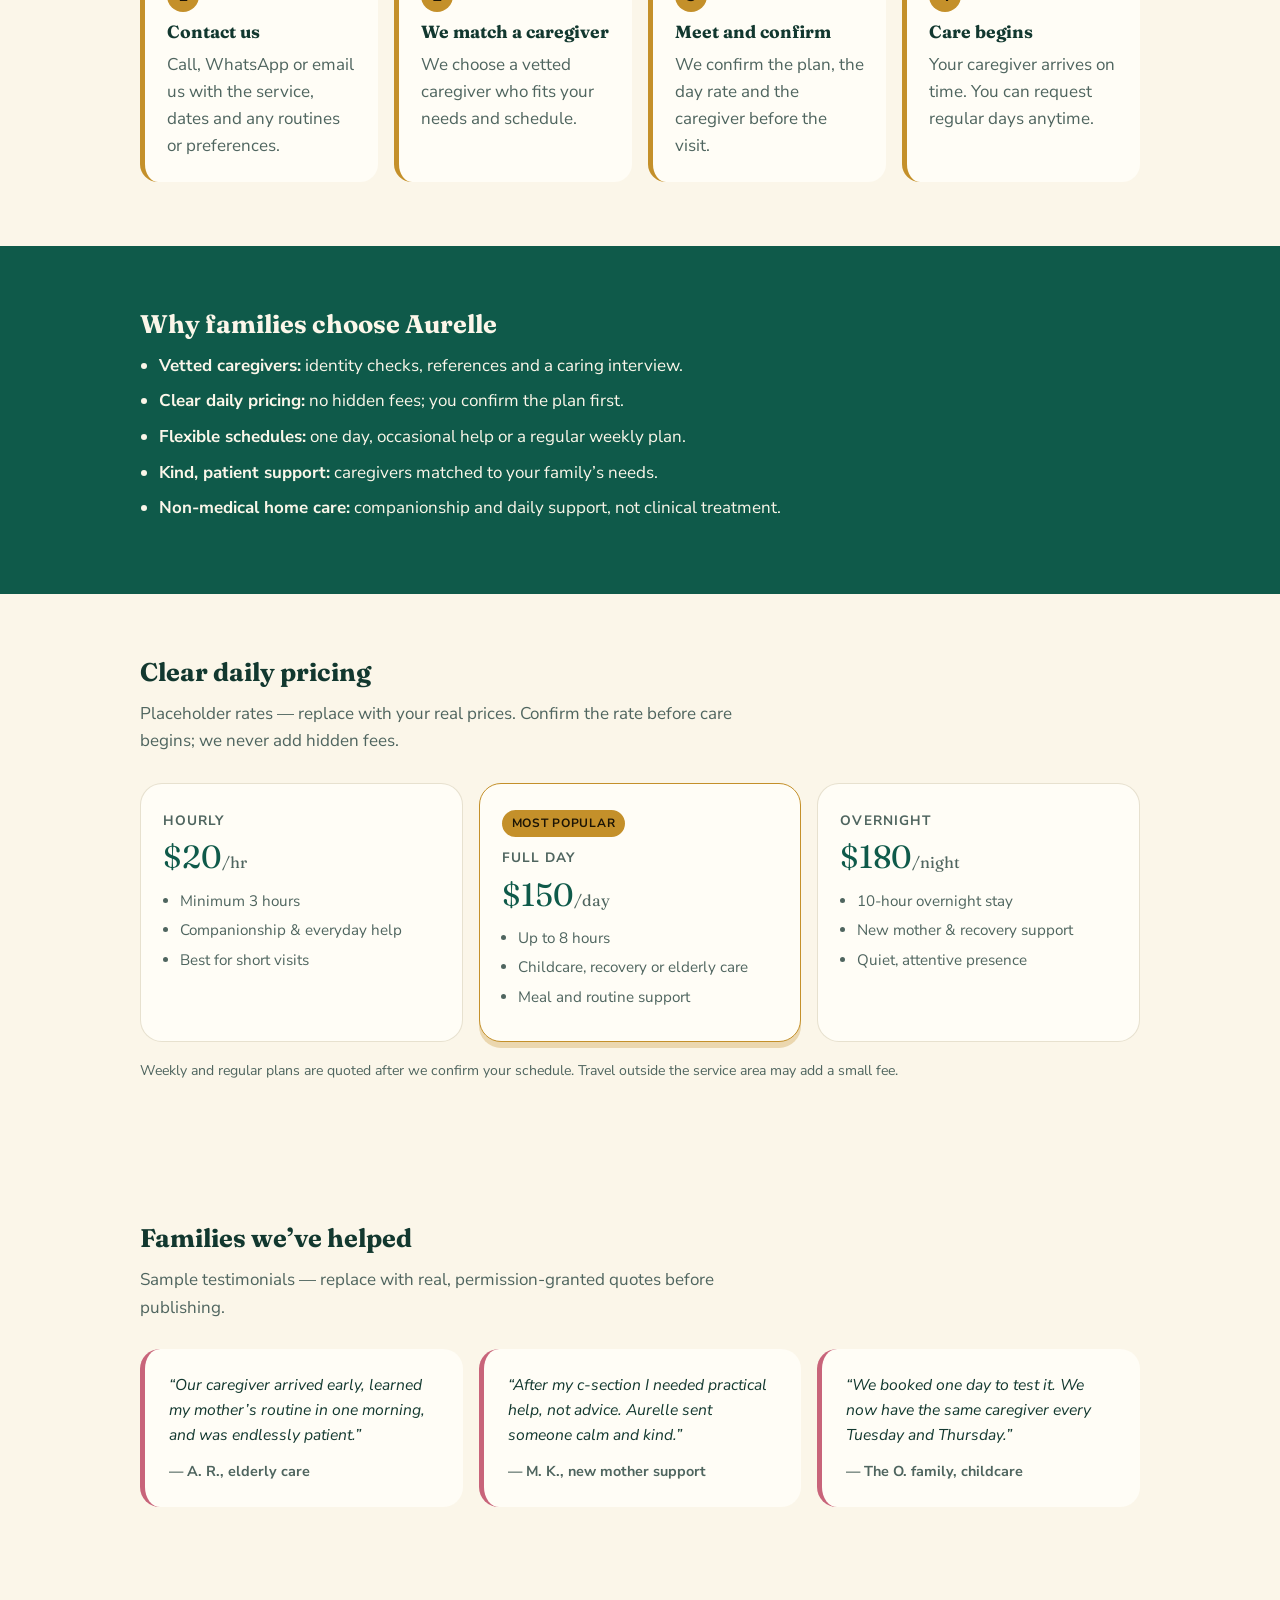
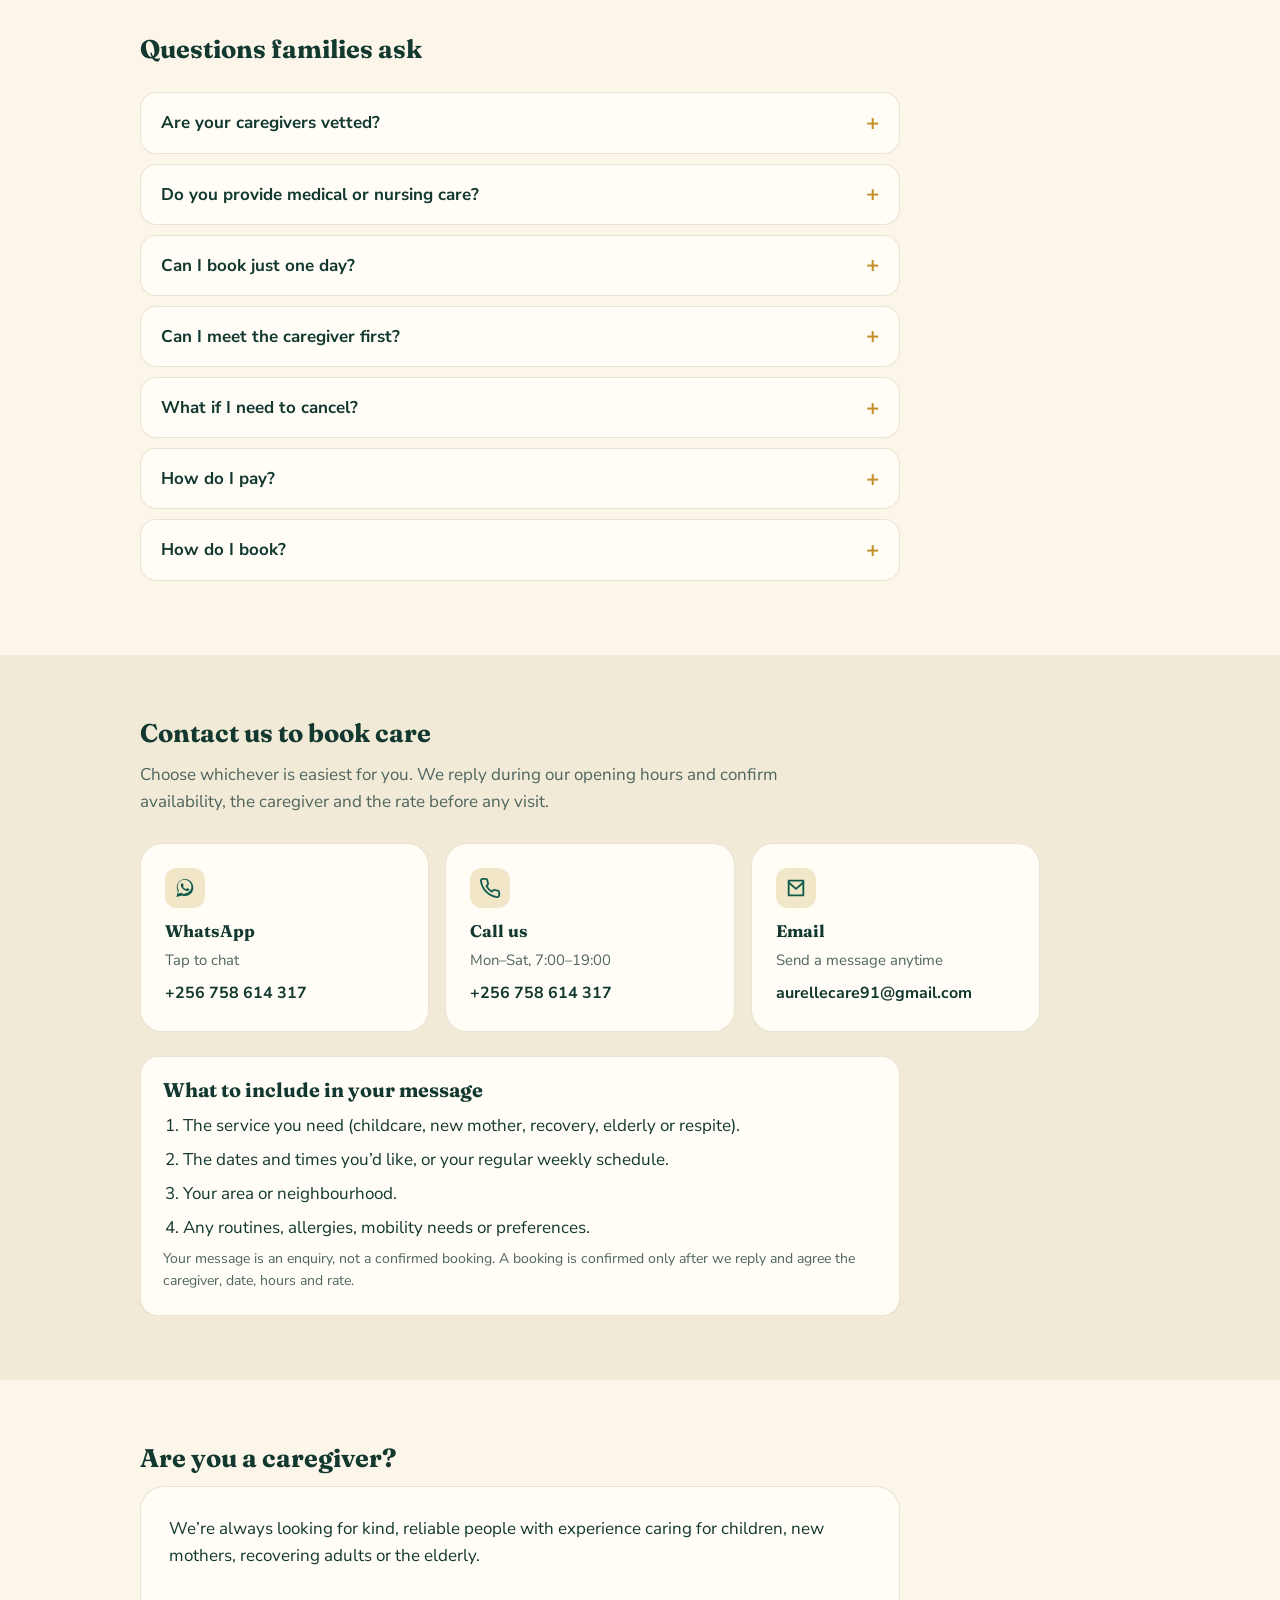
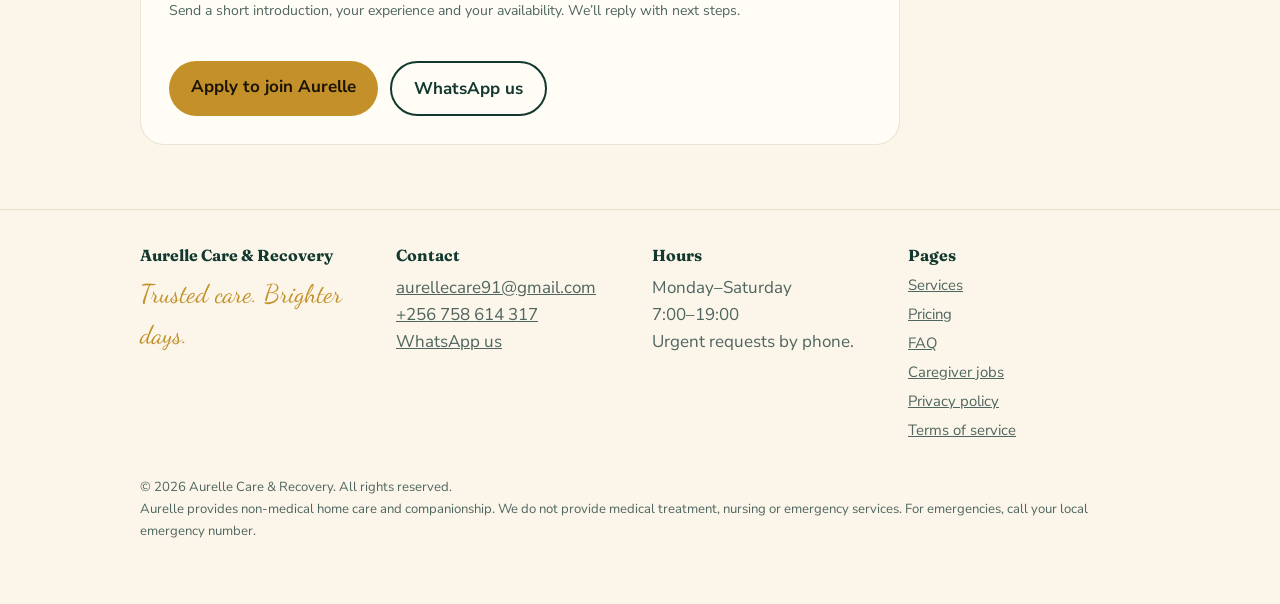
==== commit 464dcf3b: "Update index.html" ====
--- a/index.html
+++ b/index.html
@@ -146,18 +146,18 @@
       <div class="pricing">
         <div class="price">
           <span class="unit">Hourly</span>
-          <div class="amount">$28<span style="font-size:1rem;color:var(--muted)">/hr</span></div>
+          <div class="amount">$20<span style="font-size:1rem;color:var(--muted)">/hr</span></div>
           <ul><li>Minimum 3 hours</li><li>Companionship &amp; everyday help</li><li>Best for short visits</li></ul>
         </div>
         <div class="price featured">
           <span class="badge">Most popular</span>
           <span class="unit">Full day</span>
-          <div class="amount">$190<span style="font-size:1rem;color:var(--muted)">/day</span></div>
+          <div class="amount">$150<span style="font-size:1rem;color:var(--muted)">/day</span></div>
           <ul><li>Up to 8 hours</li><li>Childcare, recovery or elderly care</li><li>Meal and routine support</li></ul>
         </div>
         <div class="price">
           <span class="unit">Overnight</span>
-          <div class="amount">$240<span style="font-size:1rem;color:var(--muted)">/night</span></div>
+          <div class="amount">$180<span style="font-size:1rem;color:var(--muted)">/night</span></div>
           <ul><li>10-hour overnight stay</li><li>New mother &amp; recovery support</li><li>Quiet, attentive presence</li></ul>
         </div>
       </div>
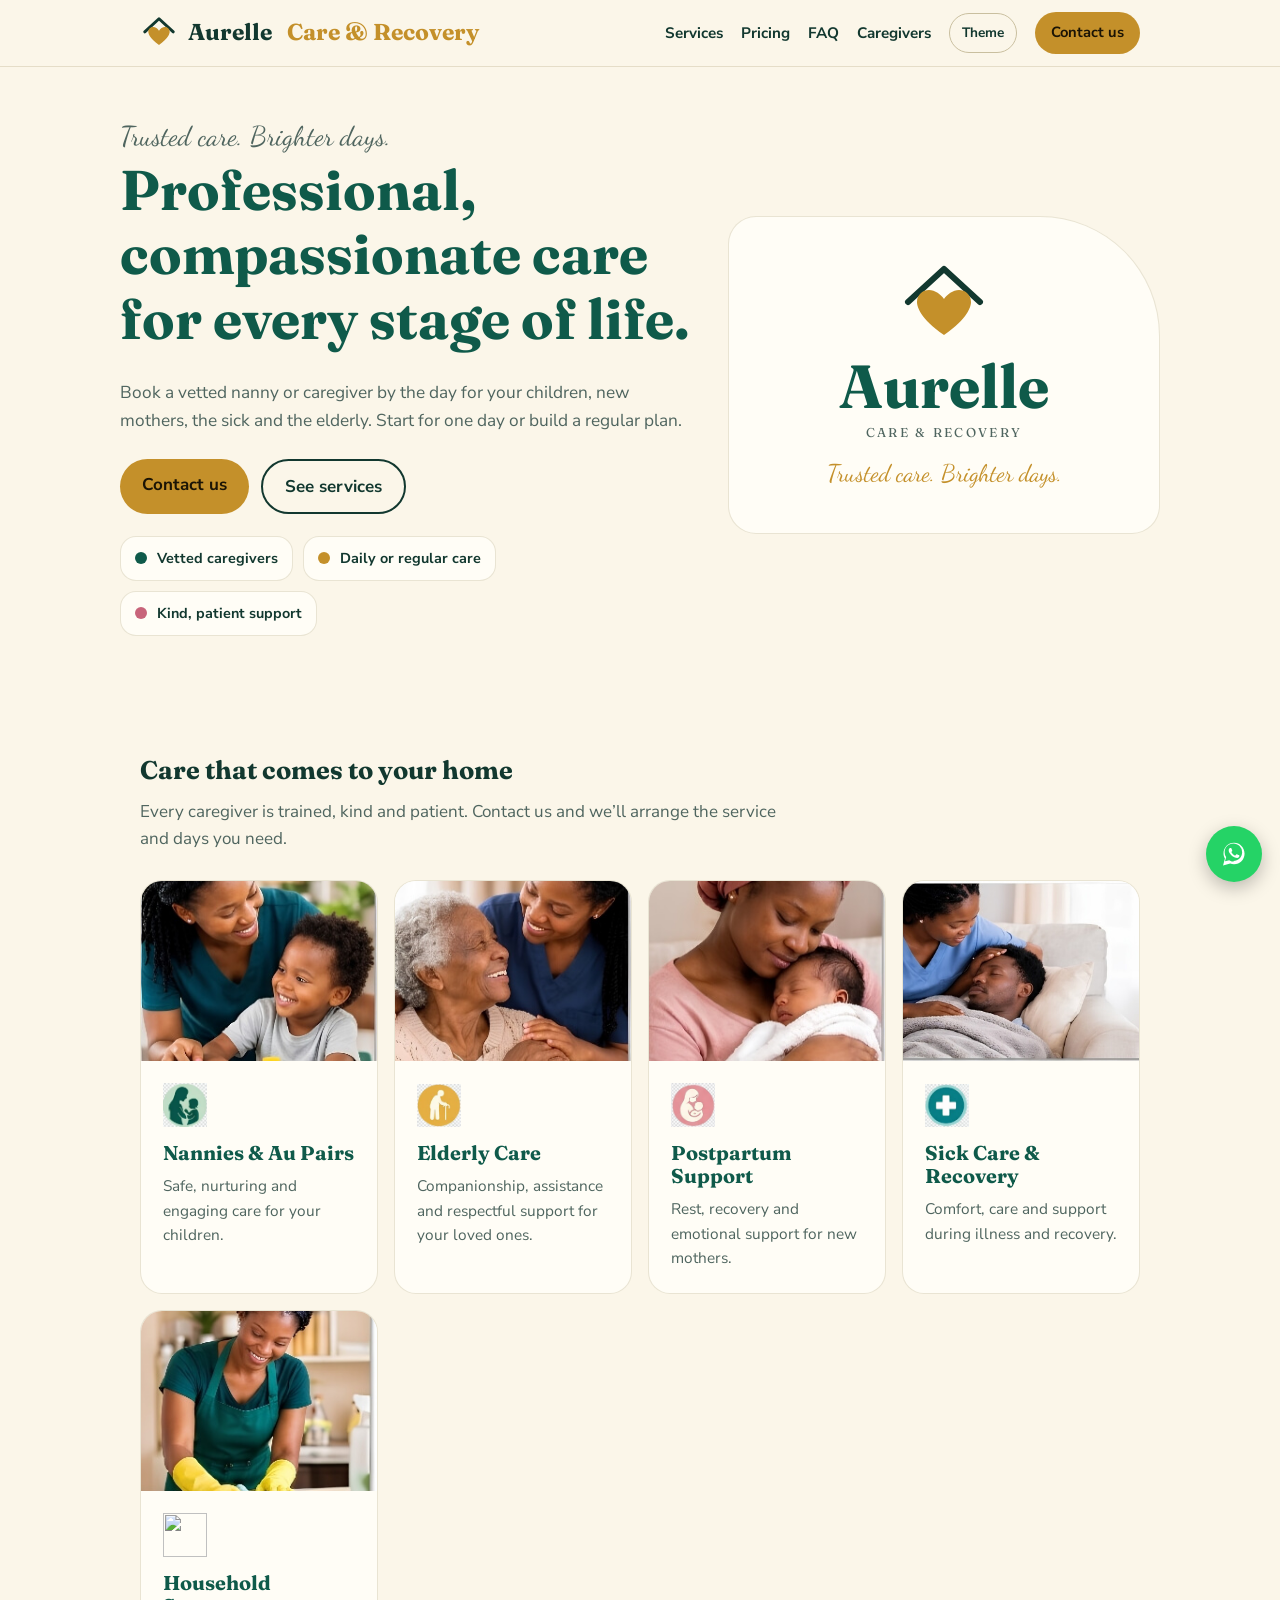
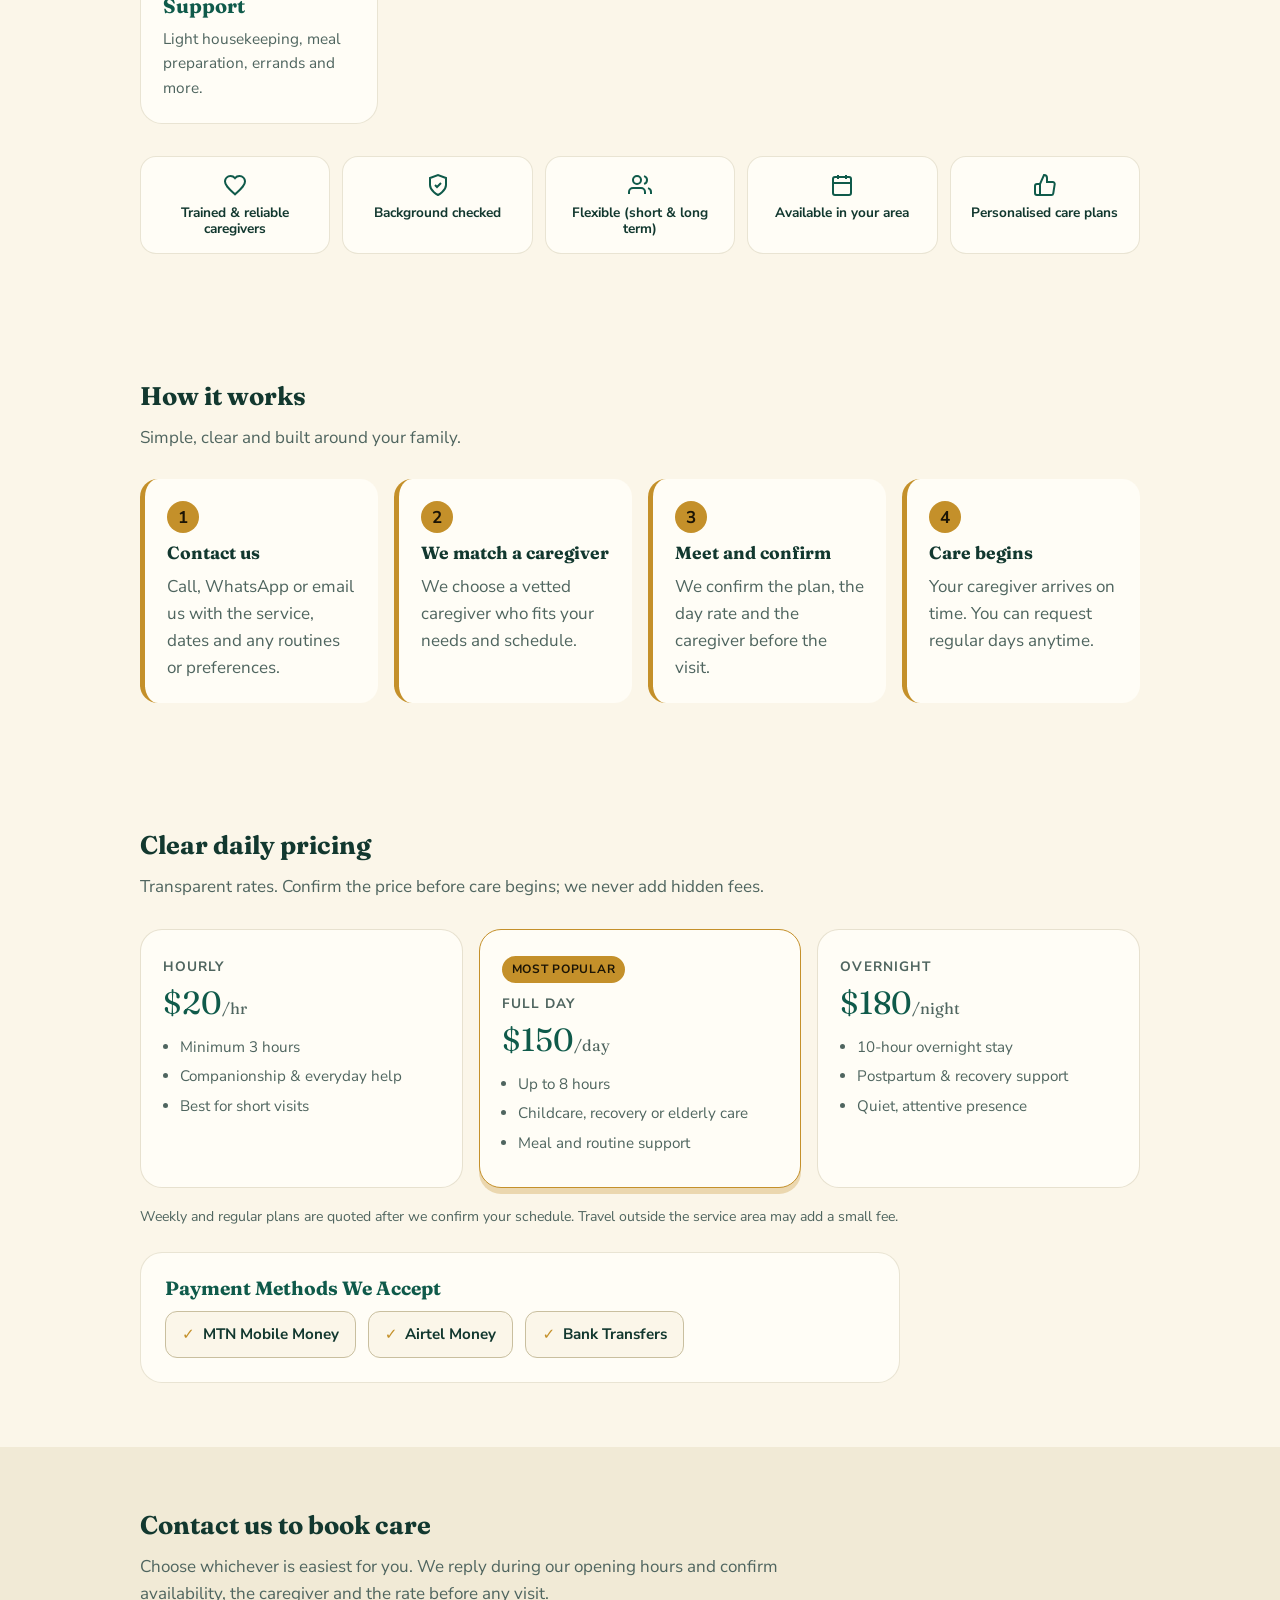
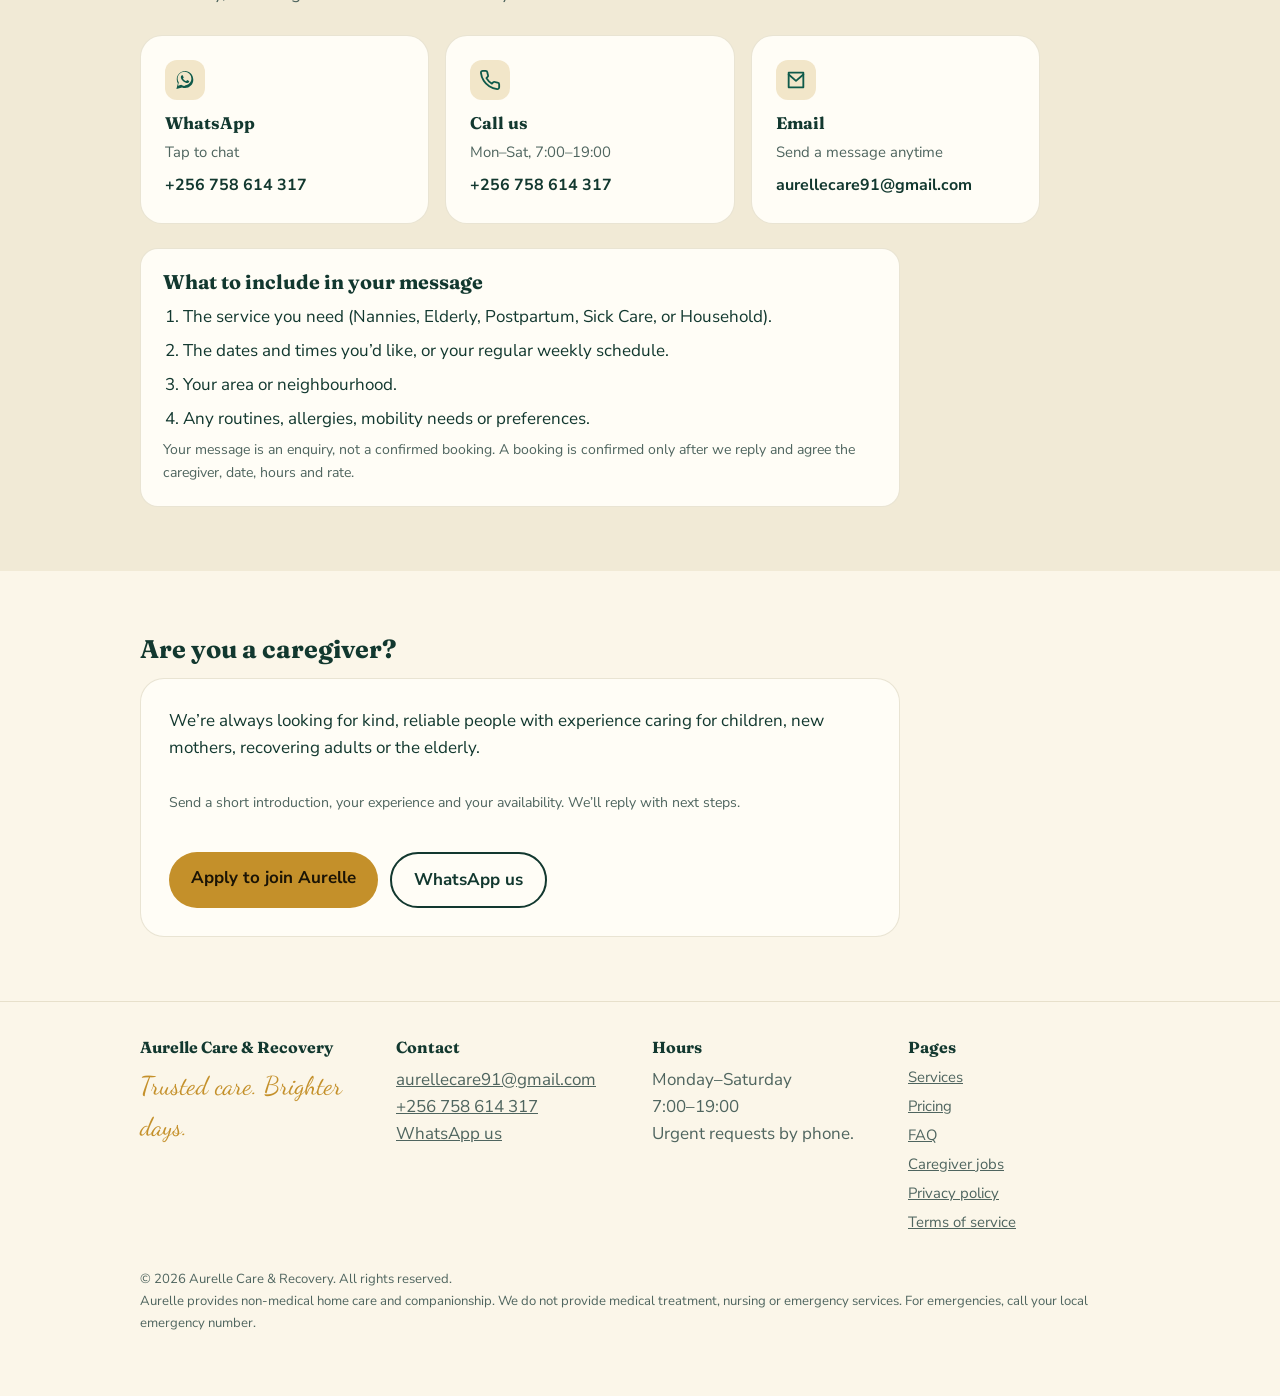
==== commit ec10e6da: "Update index.html" ====
--- a/index.html
+++ b/index.html
@@ -84,32 +84,78 @@
       <h2>Care that comes to your home</h2>
       <p class="sub">Every caregiver is trained, kind and patient. Contact us and we’ll arrange the service and days you need.</p>
       <div class="grid">
-        <article class="svc s1">
-          <svg viewBox="0 0 48 48" fill="none" stroke="currentColor" stroke-width="3" stroke-linecap="round" stroke-linejoin="round" aria-hidden="true"><circle cx="24" cy="18" r="8"/><path d="M10 42c0-8 6-13 14-13s14 5 14 13"/></svg>
-          <h3>Childcare</h3>
-          <p>Attentive nannies and sitters for babies, toddlers and school-age children.</p>
-        </article>
-        <article class="svc s2">
-          <svg viewBox="0 0 48 48" fill="none" stroke="currentColor" stroke-width="3" stroke-linecap="round" stroke-linejoin="round" aria-hidden="true"><path d="M24 40s-14-8-14-18a8 8 0 0 1 14-5 8 8 0 0 1 14 5c0 10-14 18-14 18z"/><path d="M24 20v8M20 24h8"/></svg>
-          <h3>New mother support</h3>
-          <p>Practical help at home after birth: rest, routines and gentle support.</p>
-        </article>
-        <article class="svc s3">
-          <svg viewBox="0 0 48 48" fill="none" stroke="currentColor" stroke-width="3" stroke-linecap="round" stroke-linejoin="round" aria-hidden="true"><path d="M24 8v32M8 24h32"/><circle cx="24" cy="24" r="18"/></svg>
-          <h3>Recovery care</h3>
-          <p>Non-medical support after surgery, illness or a hospital stay.</p>
-        </article>
-        <article class="svc s4">
-          <svg viewBox="0 0 48 48" fill="none" stroke="currentColor" stroke-width="3" stroke-linecap="round" stroke-linejoin="round" aria-hidden="true"><circle cx="24" cy="16" r="7"/><path d="M12 40c0-7 5-11 12-11s12 4 12 11"/><path d="M18 40v-6M30 40v-6"/></svg>
-          <h3>Elderly companionship</h3>
-          <p>Friendly company, meal reminders, walks and everyday help at home.</p>
-        </article>
-        <article class="svc s5">
-          <svg viewBox="0 0 48 48" fill="none" stroke="currentColor" stroke-width="3" stroke-linecap="round" stroke-linejoin="round" aria-hidden="true"><path d="M36 28a14 14 0 1 0-24 0"/><path d="M24 8v6M10 20l4 4M38 20l-4 4"/><path d="M14 36h20"/></svg>
-          <h3>Household Support</h3>
-          <p>Light housekeeping, meal preparation,errands and more.</p>
-        </article>
-      </div>
+        
+        <article class="svc">
+          <img src="images/childcare.jpg" alt="Nanny playing with a child" class="svc-img">
+          <div class="svc-content">
+            <img src="images/icon-nanny.png" alt="" class="svc-icon">
+            <h3>Nannies &amp; Au Pairs</h3>
+            <p>Safe, nurturing and engaging care for your children.</p>
+          </div>
+        </article>
+
+        <article class="svc">
+          <img src="images/elderly.jpg" alt="Caregiver with an elderly woman" class="svc-img">
+          <div class="svc-content">
+            <img src="images/icon-elderly.png" alt="" class="svc-icon">
+            <h3>Elderly Care</h3>
+            <p>Companionship, assistance and respectful support for your loved ones.</p>
+          </div>
+        </article>
+
+        <article class="svc">
+          <img src="images/postpartum.jpg" alt="Mother holding her newborn baby" class="svc-img">
+          <div class="svc-content">
+            <img src="images/icon-postpartum.png" alt="" class="svc-icon">
+            <h3>Postpartum Support</h3>
+            <p>Rest, recovery and emotional support for new mothers.</p>
+          </div>
+        </article>
+
+        <article class="svc">
+          <img src="images/sickcare.jpg" alt="Caregiver supporting a sick person" class="svc-img">
+          <div class="svc-content">
+            <img src="images/icon-sickcare.png" alt="" class="svc-icon">
+            <h3>Sick Care &amp; Recovery</h3>
+            <p>Comfort, care and support during illness and recovery.</p>
+          </div>
+        </article>
+
+        <article class="svc">
+          <img src="images/household.jpg" alt="Caregiver providing household support" class="svc-img">
+          <div class="svc-content">
+            <img src="images/icon-household.png" alt="" class="svc-icon">
+            <h3>Household Support</h3>
+            <p>Light housekeeping, meal preparation, errands and more.</p>
+          </div>
+        </article>
+
+      </div>
+
+      <!-- Trust Badges from Flyer -->
+      <div class="trust-badges">
+        <div class="badge-item">
+          <svg viewBox="0 0 24 24" fill="none" stroke="currentColor" stroke-width="2"><path d="M12 21.35l-1.45-1.32C5.4 15.36 2 12.28 2 8.5 2 5.42 4.42 3 7.5 3c1.74 0 3.41.81 4.5 2.09C13.09 3.81 14.76 3 16.5 3 19.58 3 22 5.42 22 8.5c0 3.78-3.4 6.86-8.55 11.54L12 21.35z"/></svg>
+          <span>Trained &amp; reliable caregivers</span>
+        </div>
+        <div class="badge-item">
+          <svg viewBox="0 0 24 24" fill="none" stroke="currentColor" stroke-width="2"><path d="M12 22s8-4 8-10V5l-8-3-8 3v7c0 6 8 10 8 10z"/><path d="M9 12l2 2 4-4"/></svg>
+          <span>Background checked</span>
+        </div>
+        <div class="badge-item">
+          <svg viewBox="0 0 24 24" fill="none" stroke="currentColor" stroke-width="2"><path d="M17 21v-2a4 4 0 0 0-4-4H5a4 4 0 0 0-4 4v2"/><circle cx="9" cy="7" r="4"/><path d="M23 21v-2a4 4 0 0 0-3-3.87"/><path d="M16 3.13a4 4 0 0 1 0 7.75"/></svg>
+          <span>Flexible (short &amp; long term)</span>
+        </div>
+        <div class="badge-item">
+          <svg viewBox="0 0 24 24" fill="none" stroke="currentColor" stroke-width="2"><rect x="3" y="4" width="18" height="18" rx="2" ry="2"/><line x1="16" y1="2" x2="16" y2="6"/><line x1="8" y1="2" x2="8" y2="6"/><line x1="3" y1="10" x2="21" y2="10"/></svg>
+          <span>Available in your area</span>
+        </div>
+        <div class="badge-item">
+          <svg viewBox="0 0 24 24" fill="none" stroke="currentColor" stroke-width="2"><path d="M14 9V5a3 3 0 0 0-3-3l-4 9v11h11.28a2 2 0 0 0 2-1.7l1.38-9a2 2 0 0 0-2-2.3zM7 22H4a2 2 0 0 1-2-2v-7a2 2 0 0 1 2-2h3"/></svg>
+          <span>Personalised care plans</span>
+        </div>
+      </div>
+
     </div>
   </section>
 
@@ -126,23 +172,10 @@
     </div>
   </section>
 
-  <section id="why" class="trust">
-    <div class="wrap">
-      <h2>Why families choose Aurelle</h2>
-      <ul>
-        <li><strong>Vetted caregivers:</strong> identity checks, references and a caring interview.</li>
-        <li><strong>Clear daily pricing:</strong> no hidden fees; you confirm the plan first.</li>
-        <li><strong>Flexible schedules:</strong> one day, occasional help or a regular weekly plan.</li>
-        <li><strong>Kind, patient support:</strong> caregivers matched to your family’s needs.</li>
-        <li><strong>Non-medical home care:</strong> companionship and daily support, not clinical treatment.</li>
-      </ul>
-    </div>
-  </section>
-
   <section id="pricing">
     <div class="wrap">
       <h2>Clear daily pricing</h2>
-      <p class="sub">Placeholder rates — replace with your real prices. Confirm the rate before care begins; we never add hidden fees.</p>
+      <p class="sub">Transparent rates. Confirm the price before care begins; we never add hidden fees.</p>
       <div class="pricing">
         <div class="price">
           <span class="unit">Hourly</span>
@@ -158,37 +191,21 @@
         <div class="price">
           <span class="unit">Overnight</span>
           <div class="amount">$180<span style="font-size:1rem;color:var(--muted)">/night</span></div>
-          <ul><li>10-hour overnight stay</li><li>New mother &amp; recovery support</li><li>Quiet, attentive presence</li></ul>
+          <ul><li>10-hour overnight stay</li><li>Postpartum &amp; recovery support</li><li>Quiet, attentive presence</li></ul>
         </div>
       </div>
       <p class="price-note">Weekly and regular plans are quoted after we confirm your schedule. Travel outside the service area may add a small fee.</p>
-    </div>
-  </section>
-
-  <section id="stories">
-    <div class="wrap">
-      <h2>Families we’ve helped</h2>
-      <p class="sub">Sample testimonials — replace with real, permission-granted quotes before publishing.</p>
-      <div class="quotes">
-        <blockquote><p>“Our caregiver arrived early, learned my mother’s routine in one morning, and was endlessly patient.”</p><footer>— A. R., elderly care</footer></blockquote>
-        <blockquote><p>“After my c-section I needed practical help, not advice. Aurelle sent someone calm and kind.”</p><footer>— M. K., new mother support</footer></blockquote>
-        <blockquote><p>“We booked one day to test it. We now have the same caregiver every Tuesday and Thursday.”</p><footer>— The O. family, childcare</footer></blockquote>
-      </div>
-    </div>
-  </section>
-
-  <section id="faq">
-    <div class="wrap">
-      <h2>Questions families ask</h2>
-      <div class="faq">
-        <details><summary>Are your caregivers vetted?</summary><p>Yes. Every caregiver completes an identity check, reference checks and an in-person caring interview before their first booking.</p></details>
-        <details><summary>Do you provide medical or nursing care?</summary><p>No. Aurelle provides non-medical home care: companionship, supervision, routines and everyday help. We do not give medication, clinical treatment or emergency services.</p></details>
-        <details><summary>Can I book just one day?</summary><p>Yes. One day is the most common way families start. You can request regular days later with the same caregiver when available.</p></details>
-        <details><summary>Can I meet the caregiver first?</summary><p>Yes. For regular plans we arrange a short introduction before the first booking. For same-day requests we share the caregiver’s profile and experience by phone or email.</p></details>
-        <details><summary>What if I need to cancel?</summary><p>Cancellations made more than 24 hours before the visit are free. Later cancellations may incur a fee — see our <a href="terms.html">terms of service</a>.</p></details>
-        <details><summary>How do I pay?</summary><p>We confirm the rate in writing before care begins and send an invoice after the visit. Replace this with your real payment process.</p></details>
-        <details><summary>How do I book?</summary><p>Contact us by phone, WhatsApp or email. We’ll reply to confirm availability, the caregiver and the rate before the visit.</p></details>
-      </div>
+
+      <!-- Payment Methods Section -->
+      <div class="payment-box">
+        <h3>Payment Methods We Accept</h3>
+        <div class="payment-list">
+          <div class="pay-item">MTN Mobile Money</div>
+          <div class="pay-item">Airtel Money</div>
+          <div class="pay-item">Bank Transfers</div>
+        </div>
+      </div>
+      
     </div>
   </section>
 
@@ -229,7 +246,7 @@
       <div class="howto">
         <h3>What to include in your message</h3>
         <ol>
-          <li>The service you need (childcare, new mother, recovery, elderly or respite).</li>
+          <li>The service you need (Nannies, Elderly, Postpartum, Sick Care, or Household).</li>
           <li>The dates and times you’d like, or your regular weekly schedule.</li>
           <li>Your area or neighbourhood.</li>
           <li>Any routines, allergies, mobility needs or preferences.</li>
--- a/styles.css
+++ b/styles.css
@@ -58,13 +58,15 @@
 .chip{display:flex;align-items:center;gap:10px;background:var(--card);border-radius:16px;padding:10px 14px;font-weight:700;font-size:.9rem;border:1px solid color-mix(in srgb,var(--line) 40%,transparent)}
 .chip i{width:12px;height:12px;border-radius:50%;flex:none}
 
-/* services */
+/* services - updated for images */
 .grid{display:grid;gap:16px;grid-template-columns:repeat(auto-fit,minmax(210px,1fr));margin-top:28px}
-.svc{border-radius:22px;padding:24px 22px;color:#fff;display:flex;flex-direction:column;gap:10px}
-.svc h3{font-size:1.25rem;color:#fff;margin:0}
-.svc p{margin:0;font-size:.96rem;opacity:.95}
-.svc svg{width:42px;height:42px;flex:none}
-.s1{background:#0f5a4a}.s2{background:#a77817}.s3{background:#b4506a}.s4{background:#2f6a92}.s5{background:#1d6b58}
+.svc{background:var(--card);border-radius:22px;padding:0;border:1px solid color-mix(in srgb,var(--line) 40%,transparent);overflow:hidden;display:flex;flex-direction:column;transition:transform .2s ease}
+.svc:hover{transform:translateY(-4px);box-shadow:0 8px 24px rgba(0,0,0,0.06)}
+.svc-img{width:100%;height:180px;object-fit:cover;display:block}
+.svc-content{padding:22px;display:flex;flex-direction:column;gap:10px;flex-grow:1}
+.svc-icon{width:44px;height:44px;object-fit:contain;margin-bottom:4px}
+.svc h3{font-size:1.25rem;color:var(--green);margin:0}
+.svc p{margin:0;font-size:.96rem;color:var(--muted)}
 .sub{color:var(--muted);max-width:38em}
 
 /* steps */
@@ -74,7 +76,12 @@
 .steps h3{font-size:1.1rem}
 .steps p{margin:0;color:var(--muted)}
 
-/* trust */
+/* trust badges */
+.trust-badges{display:grid;grid-template-columns:repeat(auto-fit,minmax(140px,1fr));gap:12px;margin-top:32px}
+.badge-item{background:var(--card);border-radius:16px;padding:16px;text-align:center;display:flex;flex-direction:column;align-items:center;gap:8px;border:1px solid color-mix(in srgb,var(--line) 40%,transparent)}
+.badge-item svg{width:24px;height:24px;color:var(--green)}
+.badge-item span{font-size:.85rem;font-weight:700;line-height:1.2}
+
 .trust{background:var(--green);color:#fbf6e9}
 .trust h2{color:#fbf6e9}
 .trust p,.trust li{color:#fbf6e9}
@@ -100,7 +107,14 @@
 .price ul{margin:0;padding-left:1.1em;font-size:.95rem;color:var(--muted)}
 .price li{margin:.35em 0}
 .badge{align-self:flex-start;background:var(--gold);color:#1b1405;font-size:.75rem;font-weight:700;padding:4px 10px;border-radius:999px;text-transform:uppercase;letter-spacing:.06em}
-.price-note{font-size:.88rem;color:var(--muted);margin-top:18px}
+.price-note{font-size:.88rem;color:var(--muted);margin-top:18px;max-width:760px}
+
+/* payment methods */
+.payment-box{background:var(--card);border-radius:22px;padding:24px;margin-top:24px;border:1px solid color-mix(in srgb,var(--line) 40%,transparent);max-width:760px}
+.payment-box h3{font-size:1.2rem;margin-bottom:12px;color:var(--green)}
+.payment-list{display:flex;flex-wrap:wrap;gap:12px}
+.pay-item{background:var(--bg);border:1px solid var(--line);padding:10px 16px;border-radius:12px;font-weight:700;font-size:.95rem;display:flex;align-items:center;gap:8px}
+.pay-item::before{content:"✓";color:var(--gold);font-weight:bold}
 
 /* testimonials */
 .quotes{display:grid;gap:16px;grid-template-columns:repeat(auto-fit,minmax(240px,1fr));margin-top:28px}
@@ -117,7 +131,7 @@
 .faq details[open] summary::after{content:"–"}
 .faq details p{margin:0 0 16px;color:var(--muted)}
 
-/* contact block (replaces form) */
+/* contact block */
 .book{background:var(--soft)}
 .contact-grid{display:grid;gap:16px;grid-template-columns:repeat(auto-fit,minmax(220px,1fr));margin-top:28px;max-width:900px}
 .contact-card{background:var(--card);border-radius:22px;padding:24px;border:1px solid color-mix(in srgb,var(--line) 40%,transparent);display:flex;flex-direction:column;gap:8px;text-decoration:none;color:var(--ink);transition:border-color .15s ease, transform .15s ease}
@@ -169,4 +183,4 @@
 @media (prefers-reduced-motion:reduce){
   html{scroll-behavior:auto}
   *,*::before,*::after{animation:none!important;transition:none!important}
-}+}
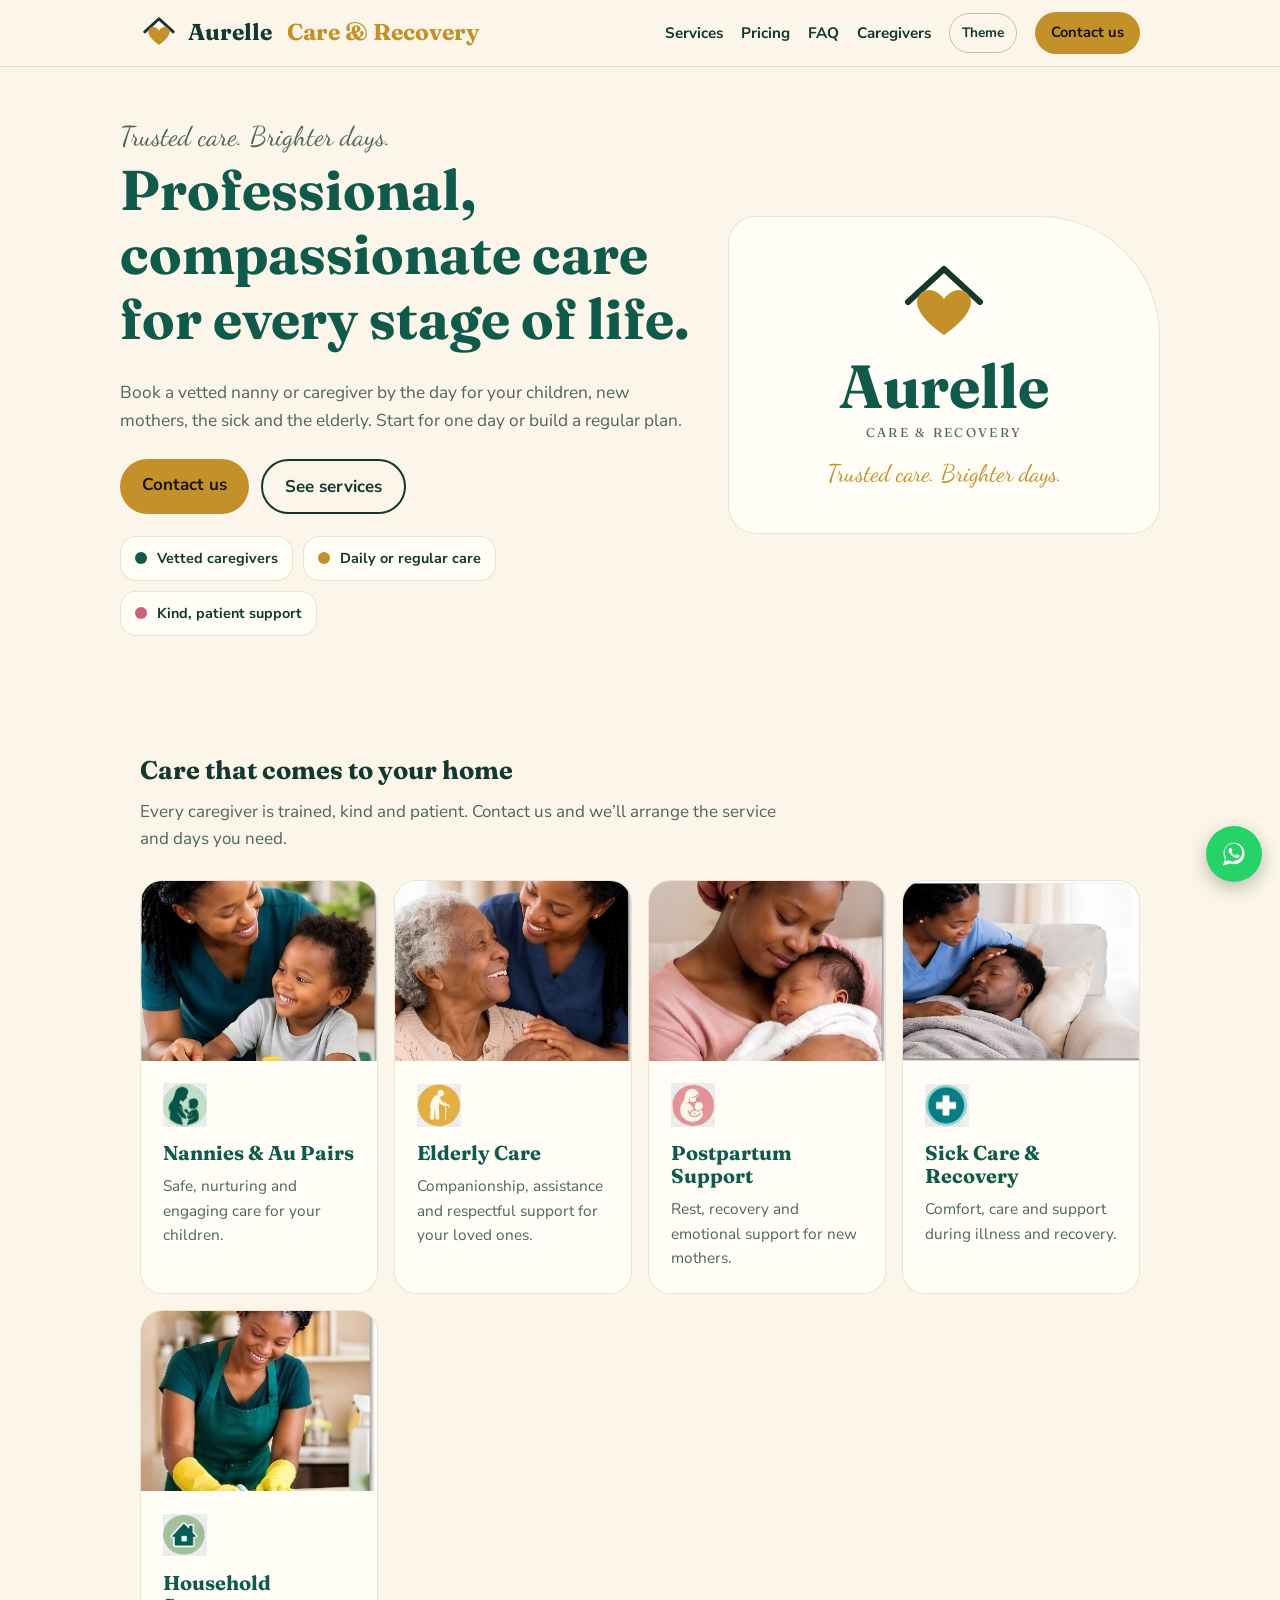
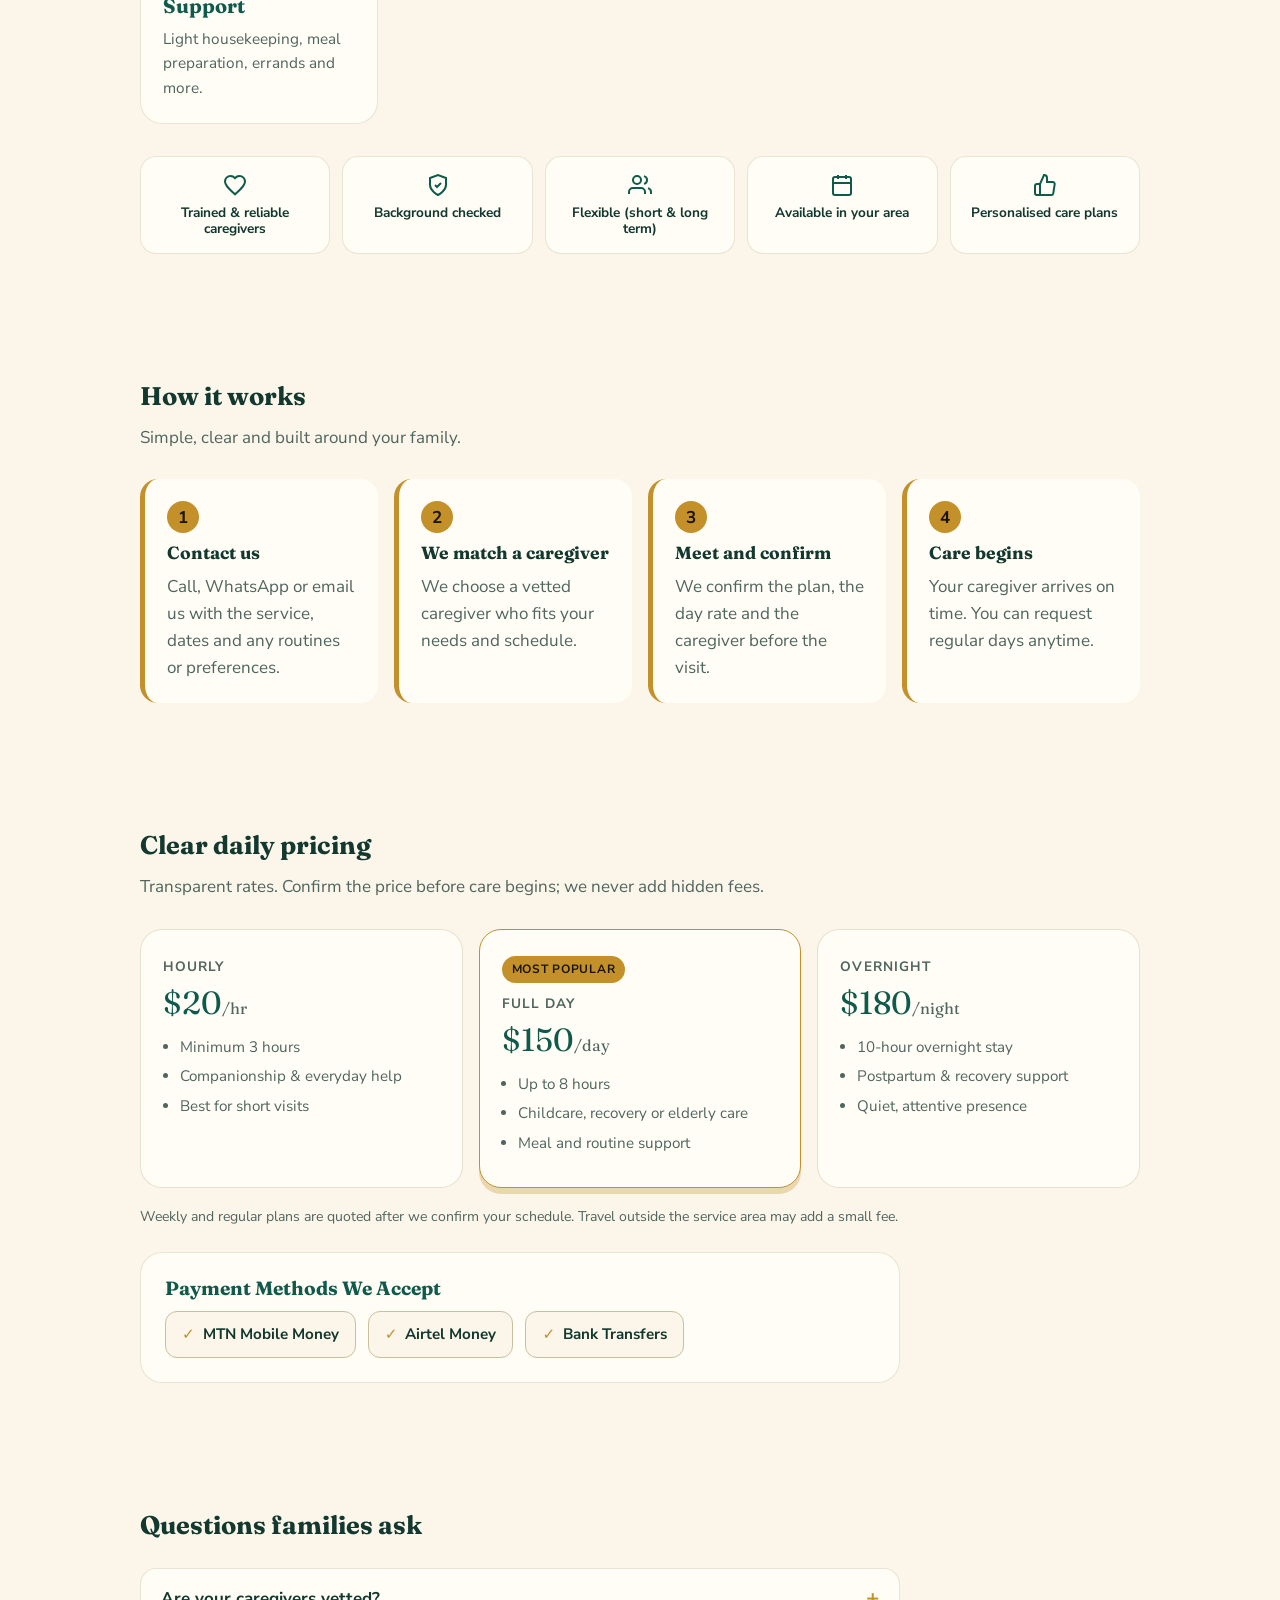
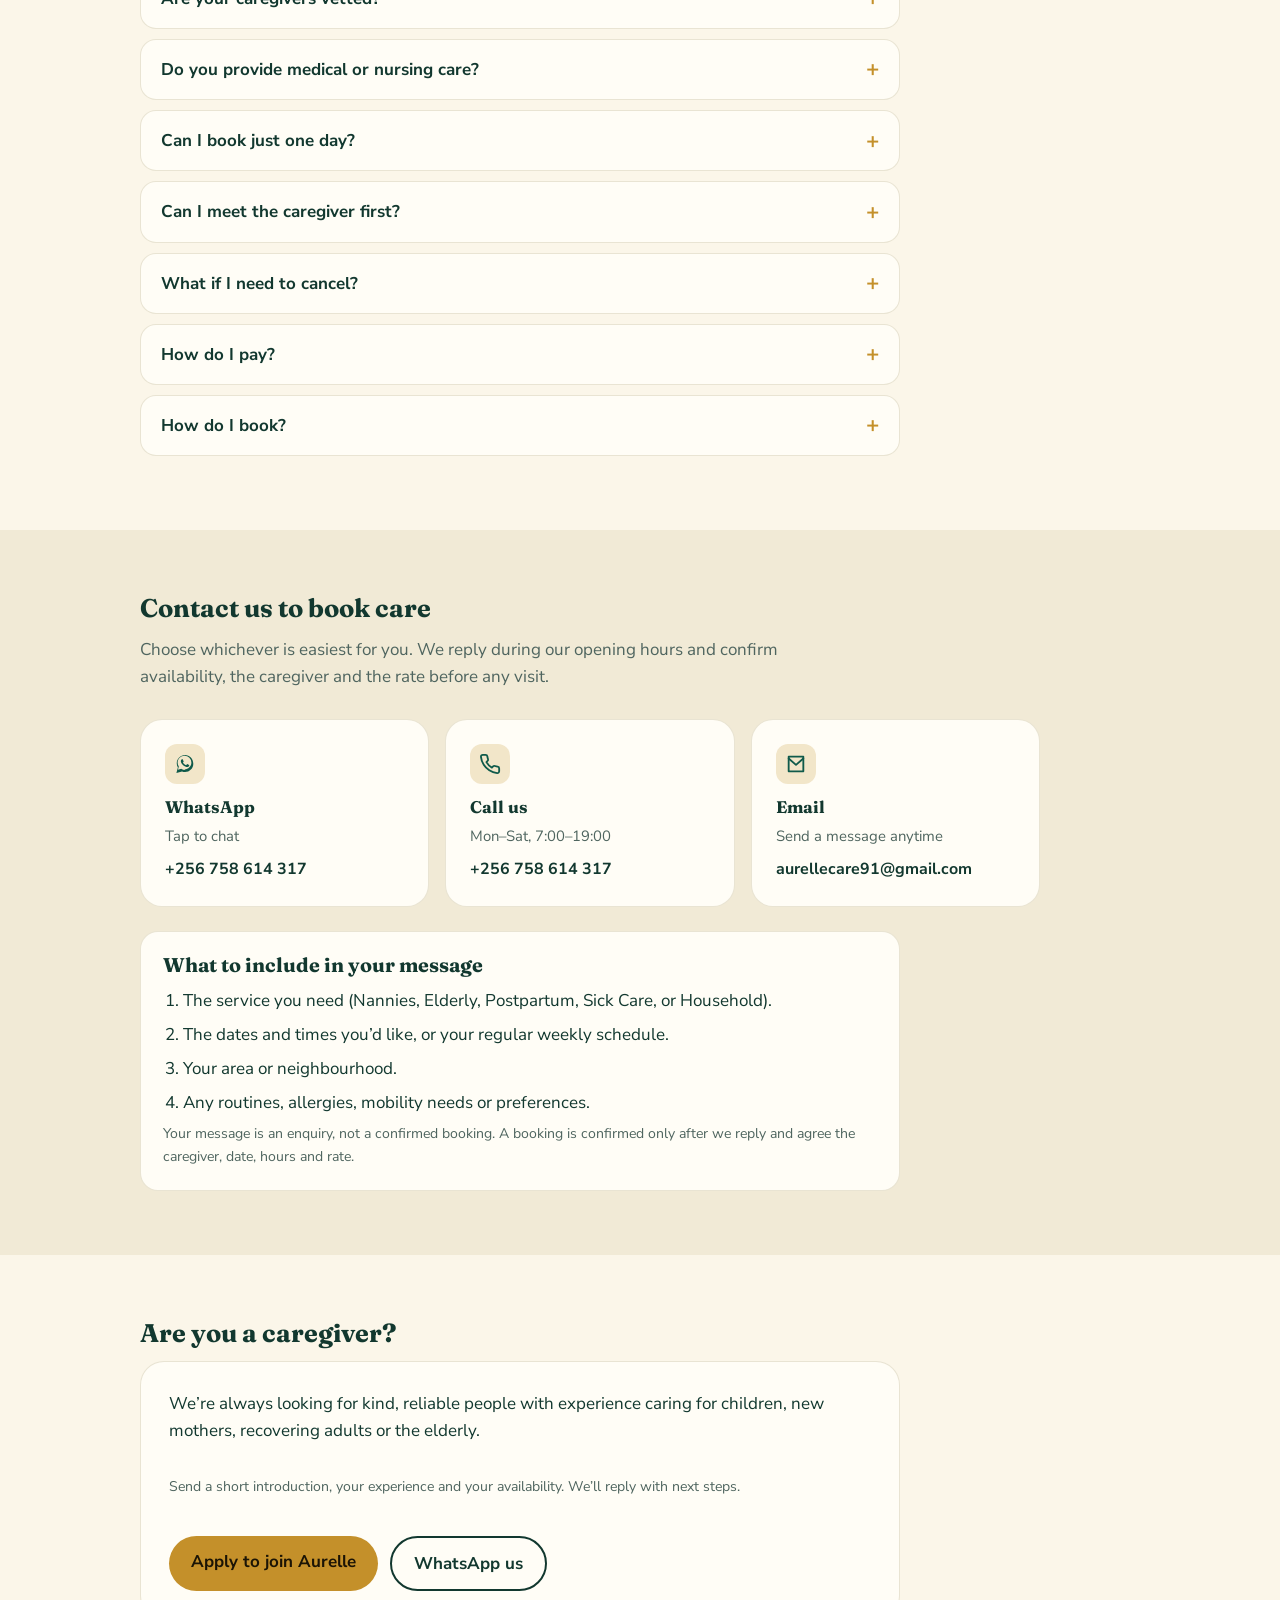
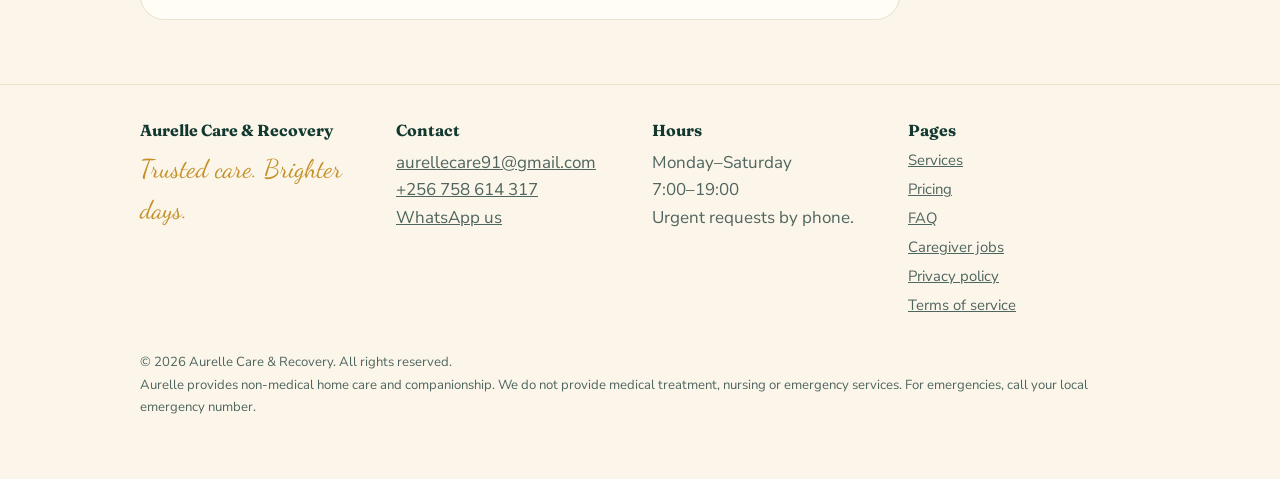
==== commit f4587444: "Update index.html" ====
--- a/index.html
+++ b/index.html
@@ -209,6 +209,21 @@
     </div>
   </section>
 
+  <section id="faq">
+    <div class="wrap">
+      <h2>Questions families ask</h2>
+      <div class="faq">
+        <details><summary>Are your caregivers vetted?</summary><p>Yes. Every caregiver completes an identity check, background check, reference checks, and an in-person interview before their first booking.</p></details>
+        <details><summary>Do you provide medical or nursing care?</summary><p>No. Aurelle provides non-medical home care: companionship, supervision, routines and everyday help. We do not give medication, clinical treatment or emergency services.</p></details>
+        <details><summary>Can I book just one day?</summary><p>Yes. One day is the most common way families start. You can request regular days later with the same caregiver when available.</p></details>
+        <details><summary>Can I meet the caregiver first?</summary><p>Yes. For regular plans we arrange a short introduction before the first booking. For same-day requests we share the caregiver’s profile and experience by phone or email.</p></details>
+        <details><summary>What if I need to cancel?</summary><p>Cancellations made more than 24 hours before the visit are free. Later cancellations may incur a fee — see our <a href="terms.html">terms of service</a>.</p></details>
+        <details><summary>How do I pay?</summary><p>We accept MTN Mobile Money, Airtel Money, and Bank Transfers. We confirm the rate in writing before care begins and send an invoice after the visit.</p></details>
+        <details><summary>How do I book?</summary><p>Contact us by phone, WhatsApp or email. We’ll reply to confirm availability, the caregiver and the rate before the visit.</p></details>
+      </div>
+    </div>
+  </section>
+  
   <section id="contact" class="book">
     <div class="wrap">
       <h2>Contact us to book care</h2>
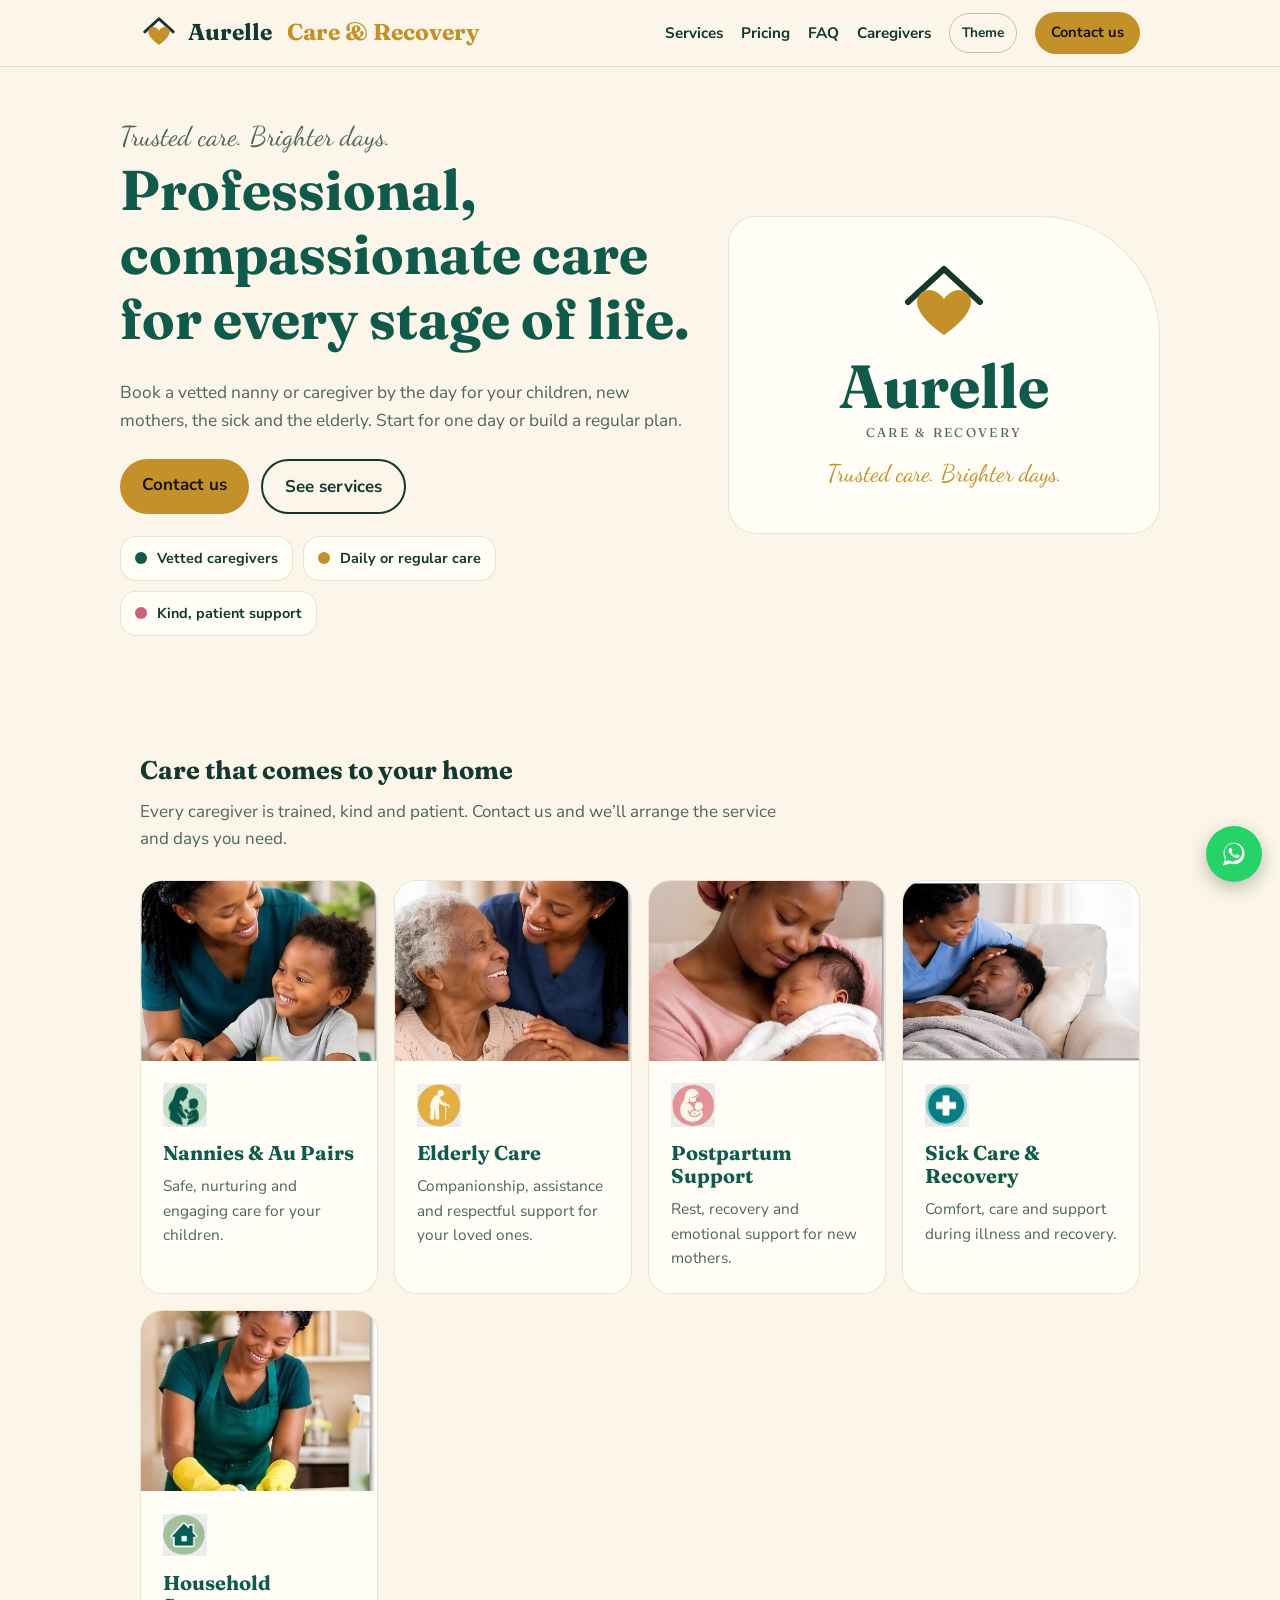
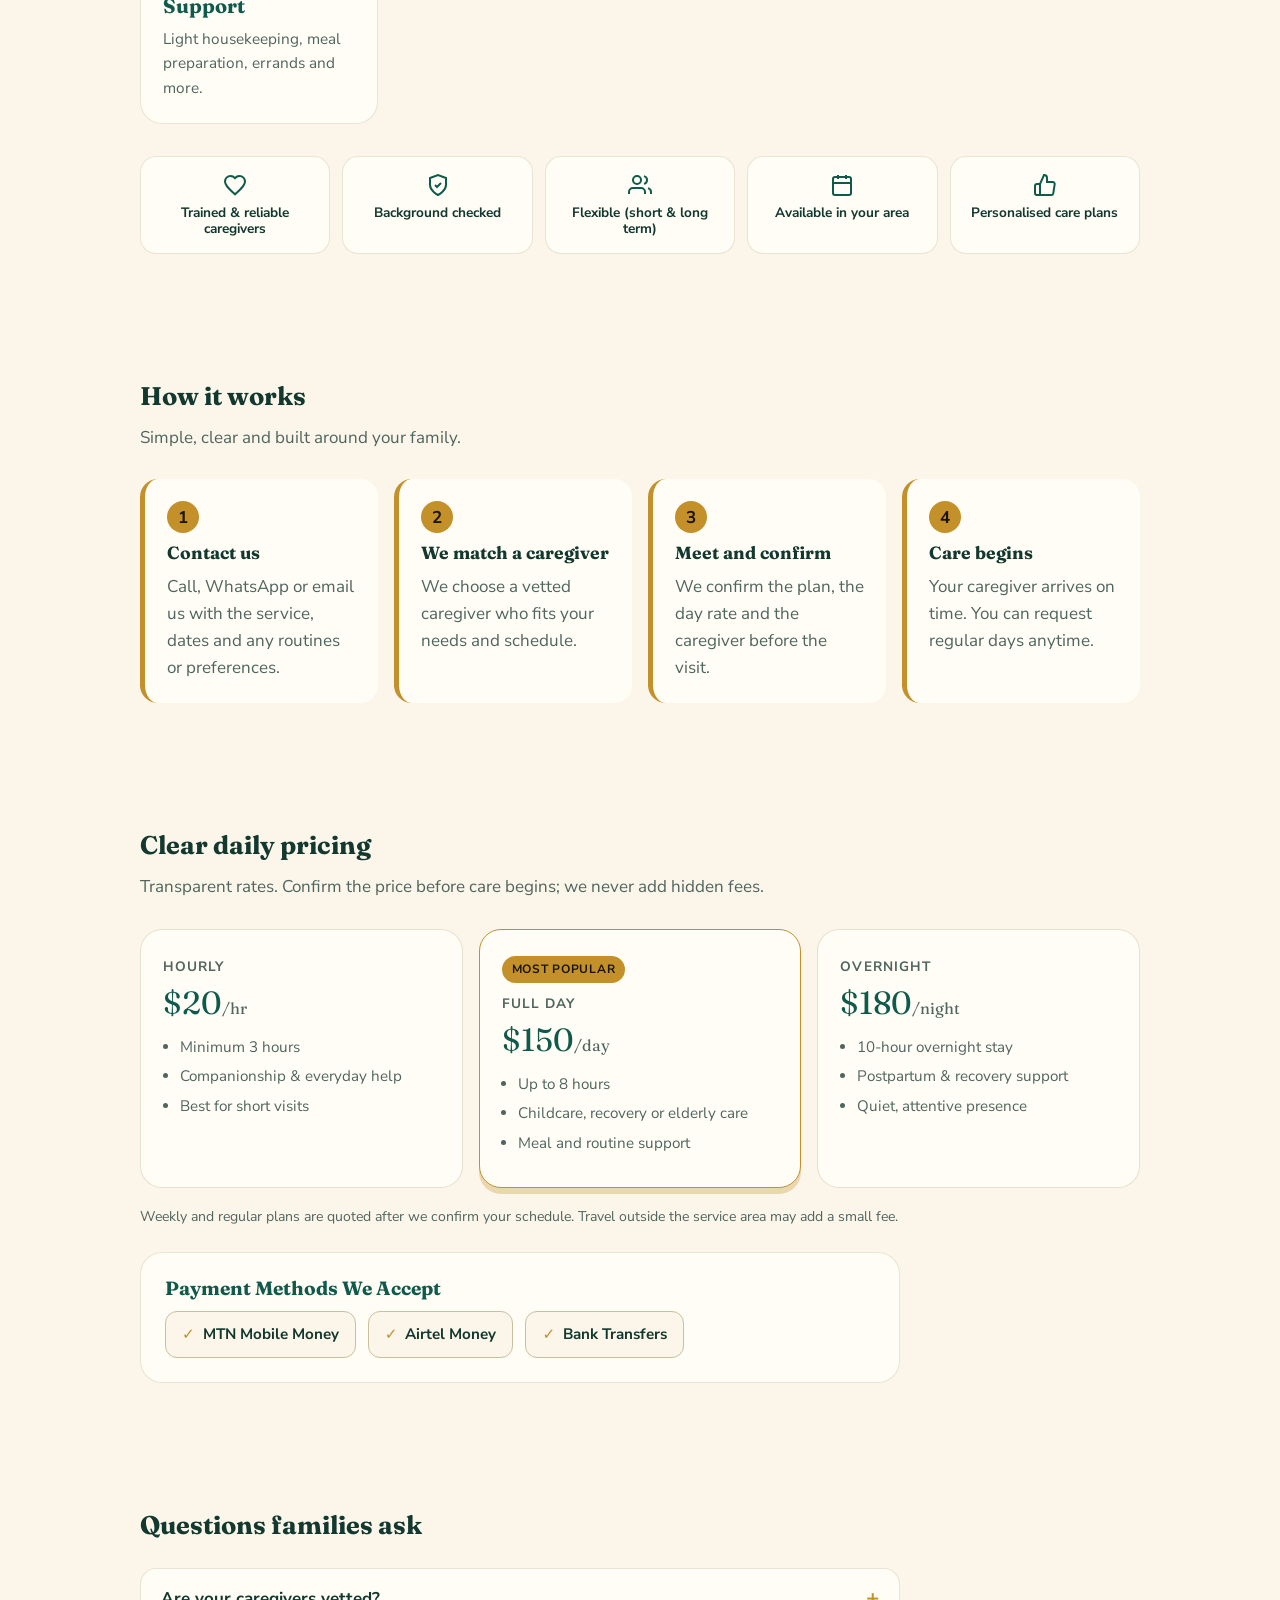
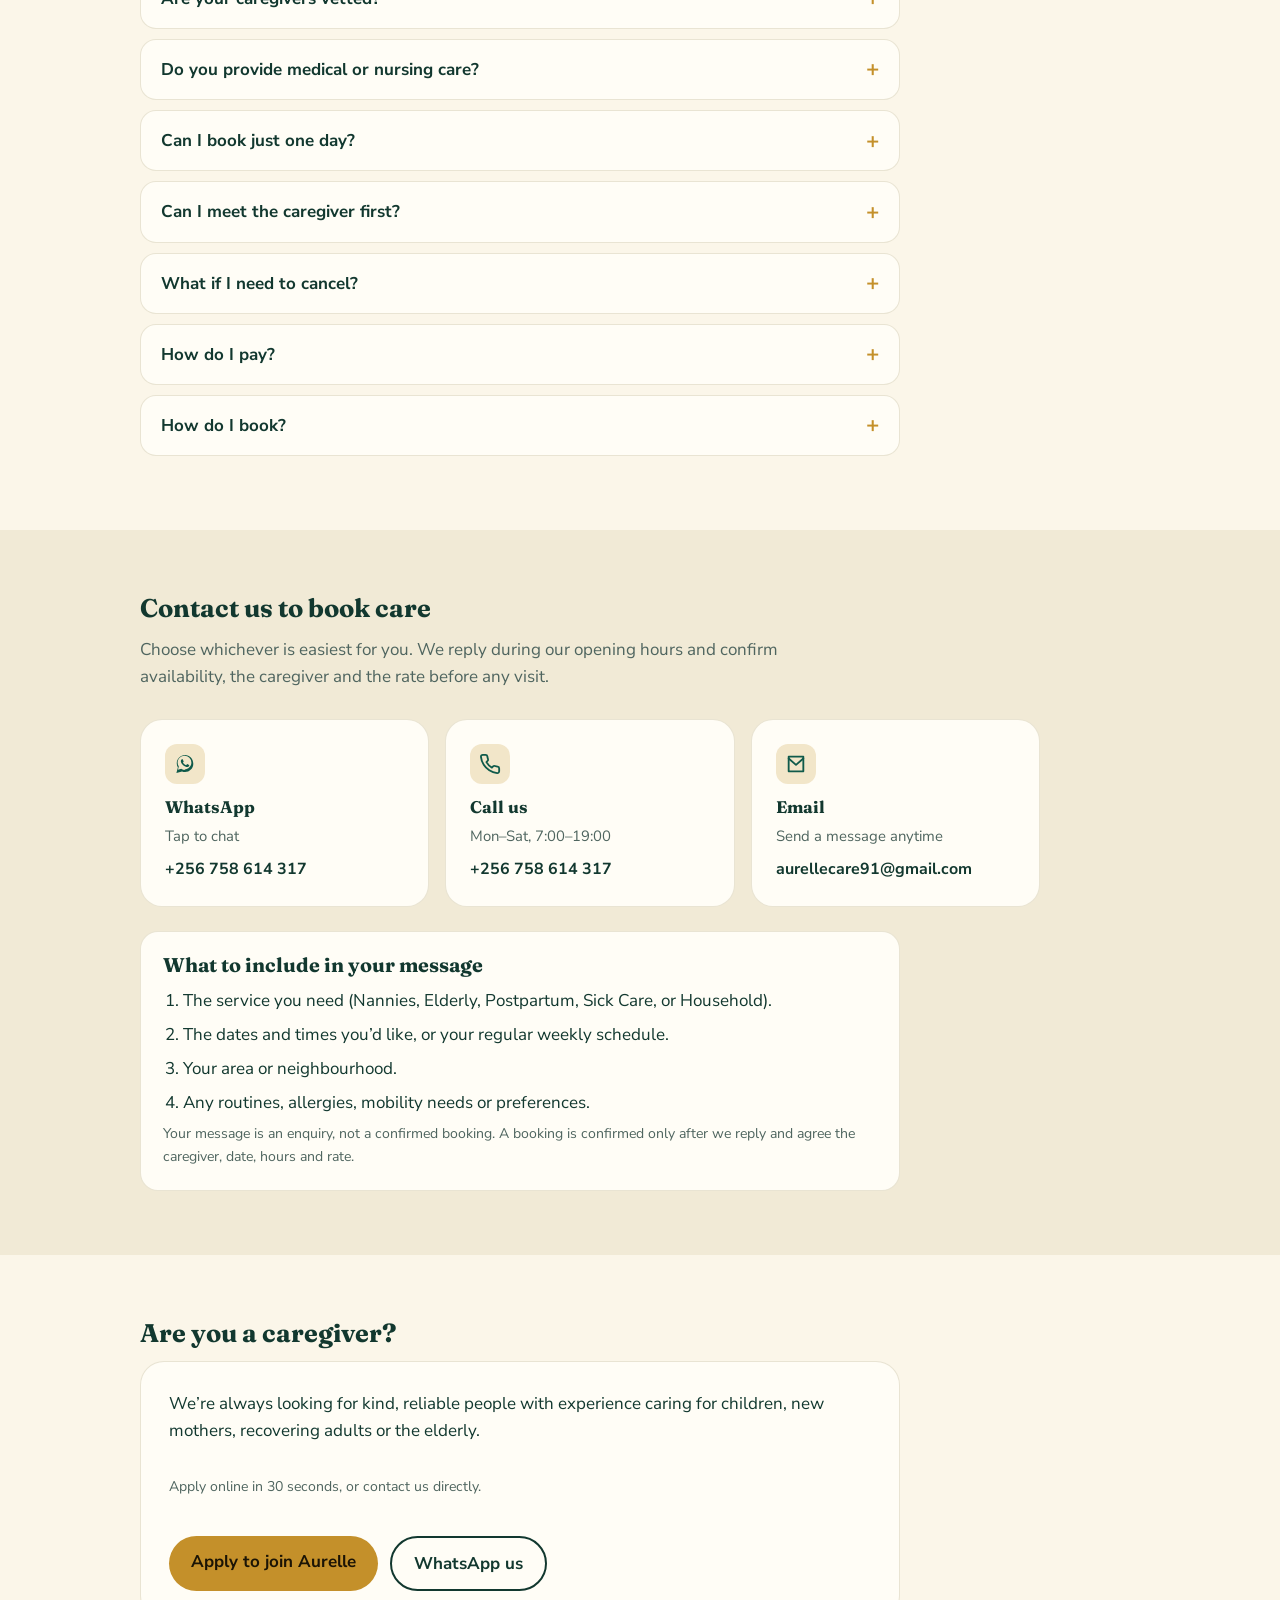
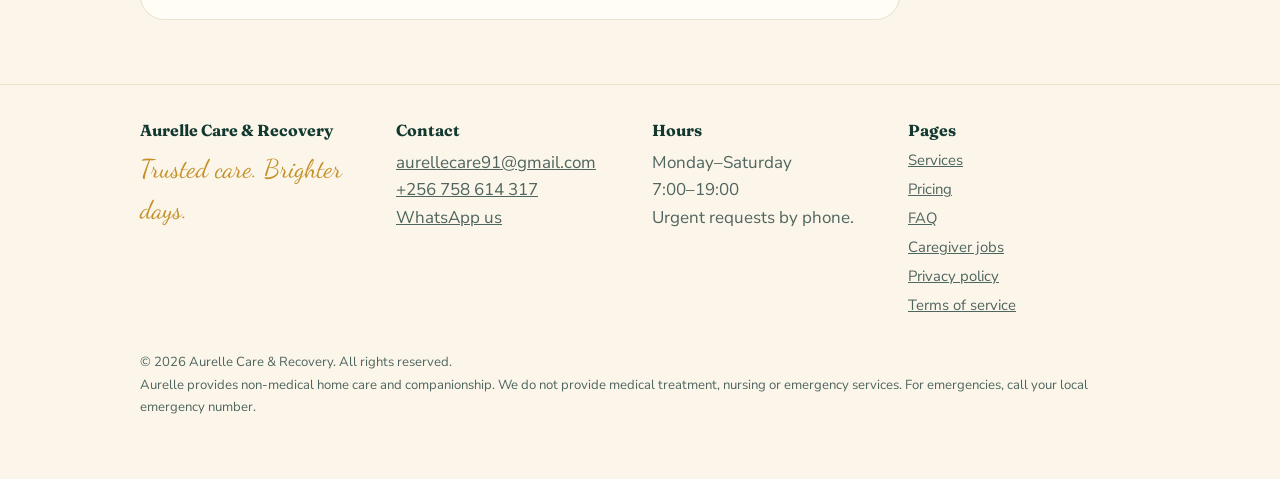
==== commit 2789e594: "Update index.html" ====
--- a/index.html
+++ b/index.html
@@ -271,12 +271,12 @@
     </div>
   </section>
 
-  <section id="join" class="join">
+   <section id="join" class="join">
     <div class="wrap">
       <h2>Are you a caregiver?</h2>
       <div class="join-card">
         <p>We’re always looking for kind, reliable people with experience caring for children, new mothers, recovering adults or the elderly.</p>
-        <p class="note">Send a short introduction, your experience and your availability. We’ll reply with next steps.</p>
+        <p class="note">Apply online in 30 seconds, or contact us directly.</p>
         <div class="cta">
           <a class="btn" href="careers.html">Apply to join Aurelle</a>
           <a class="btn alt" href="https://wa.me/256758614317?text=Hello%20Aurelle%2C%20I%27d%20like%20to%20apply%20as%20a%20caregiver." target="_blank" rel="noopener">WhatsApp us</a>
@@ -284,7 +284,7 @@
       </div>
     </div>
   </section>
-
+  
 </main>
 
 <a class="wa-fab" href="https://wa.me/256758614317?text=Hello%20Aurelle%2C%20I%27d%20like%20to%20arrange%20care." target="_blank" rel="noopener" aria-label="Chat with Aurelle on WhatsApp">
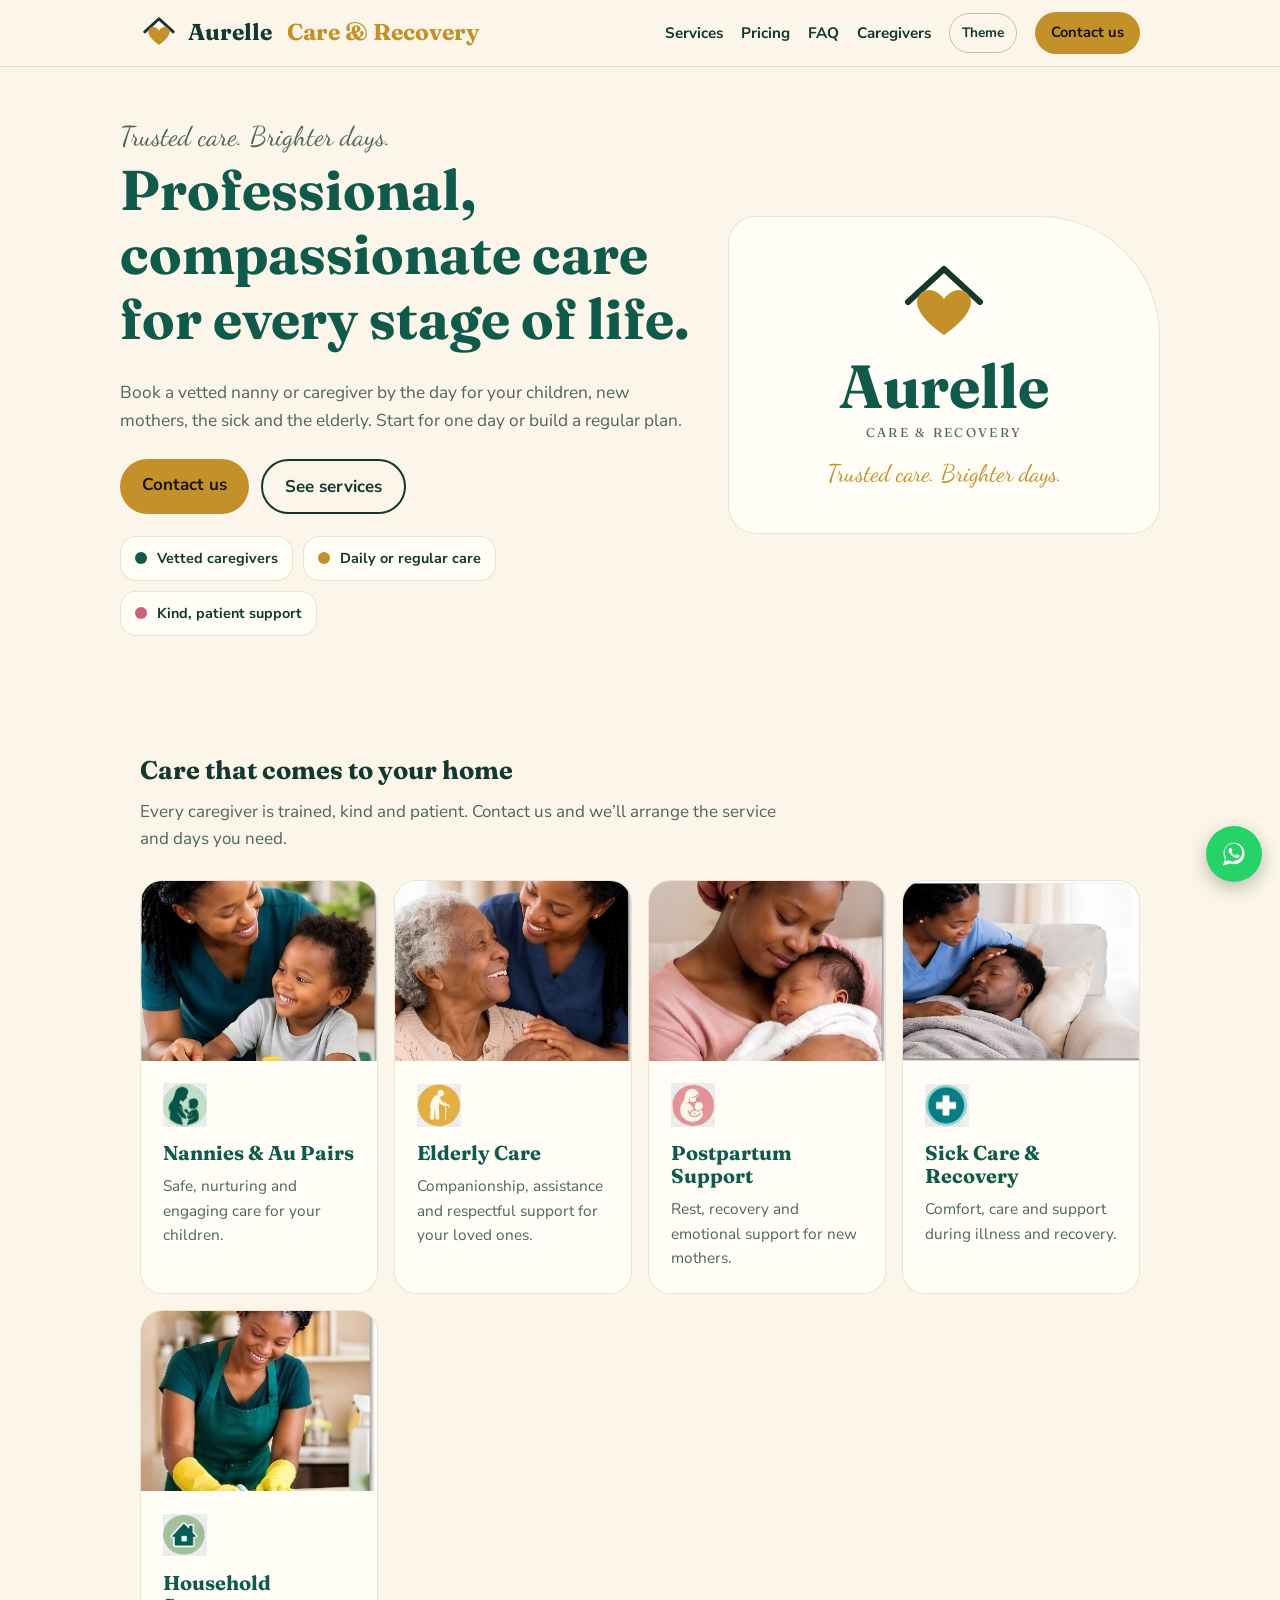
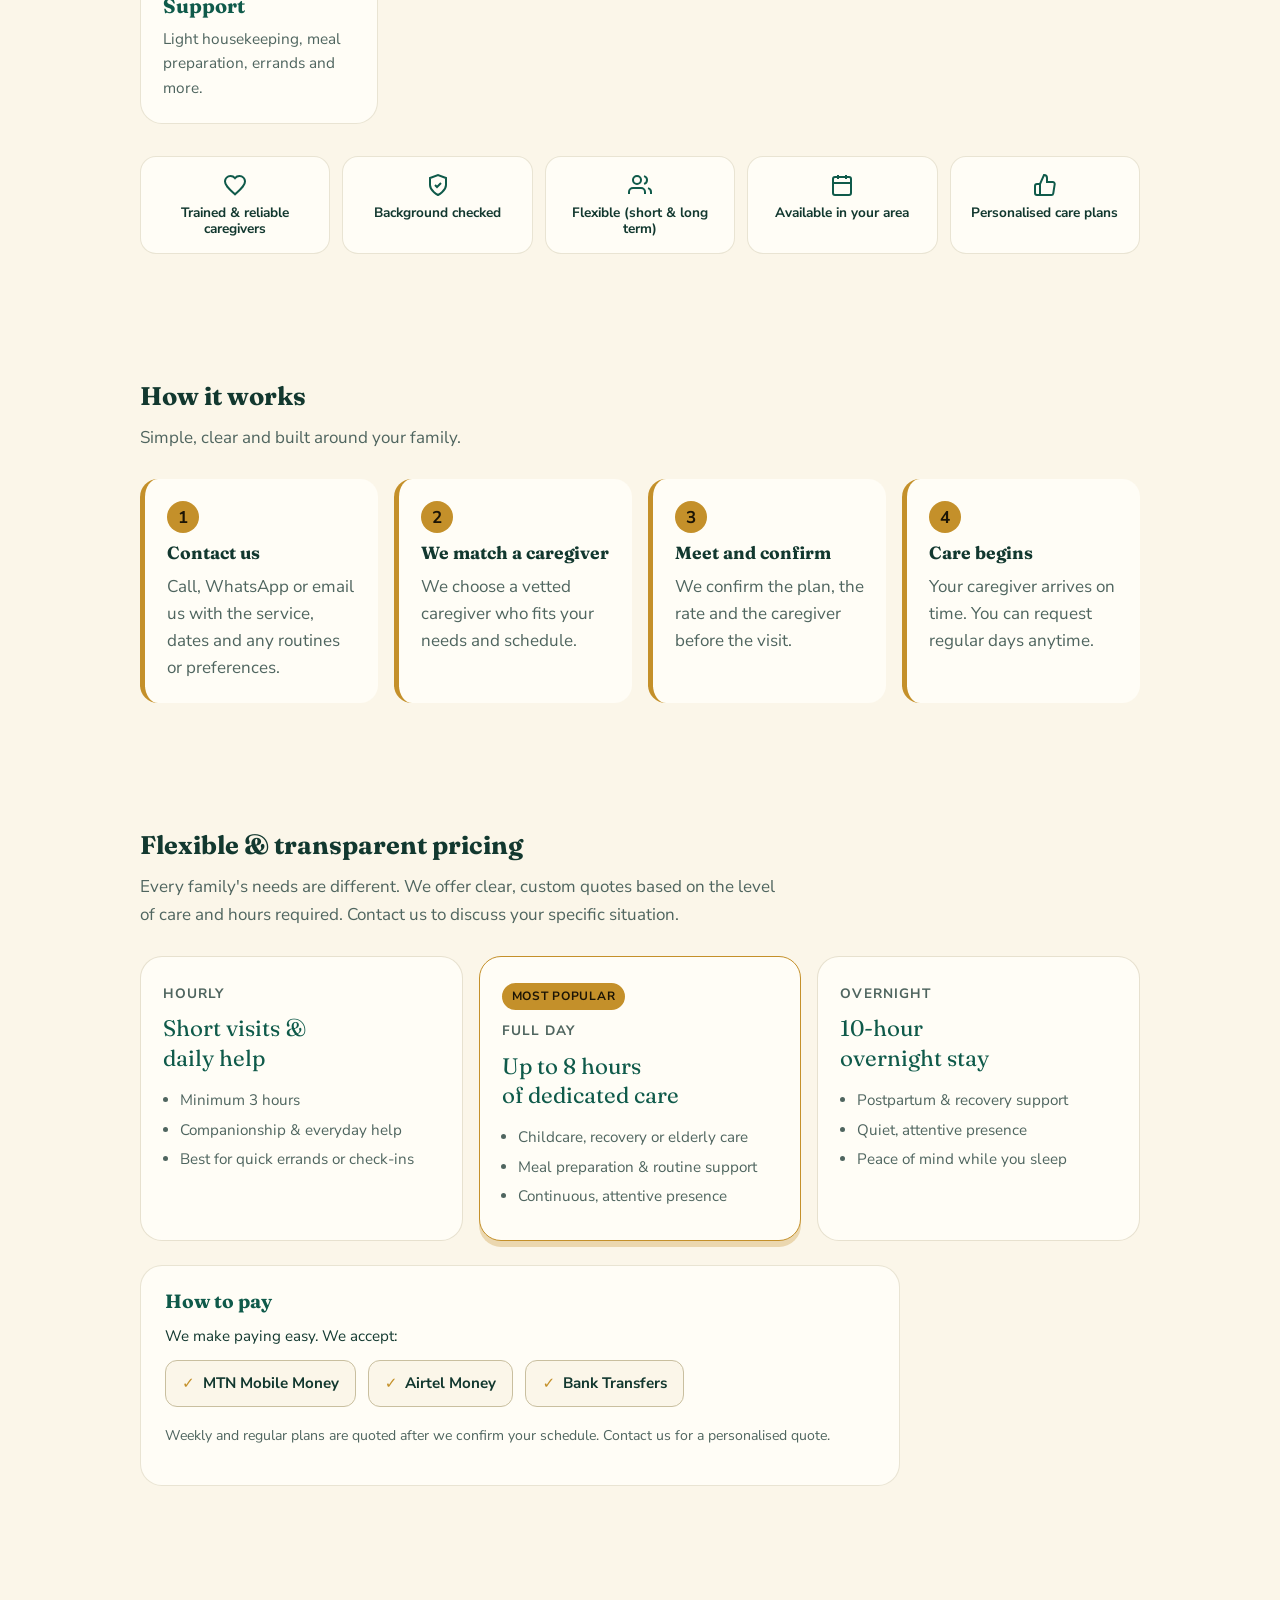
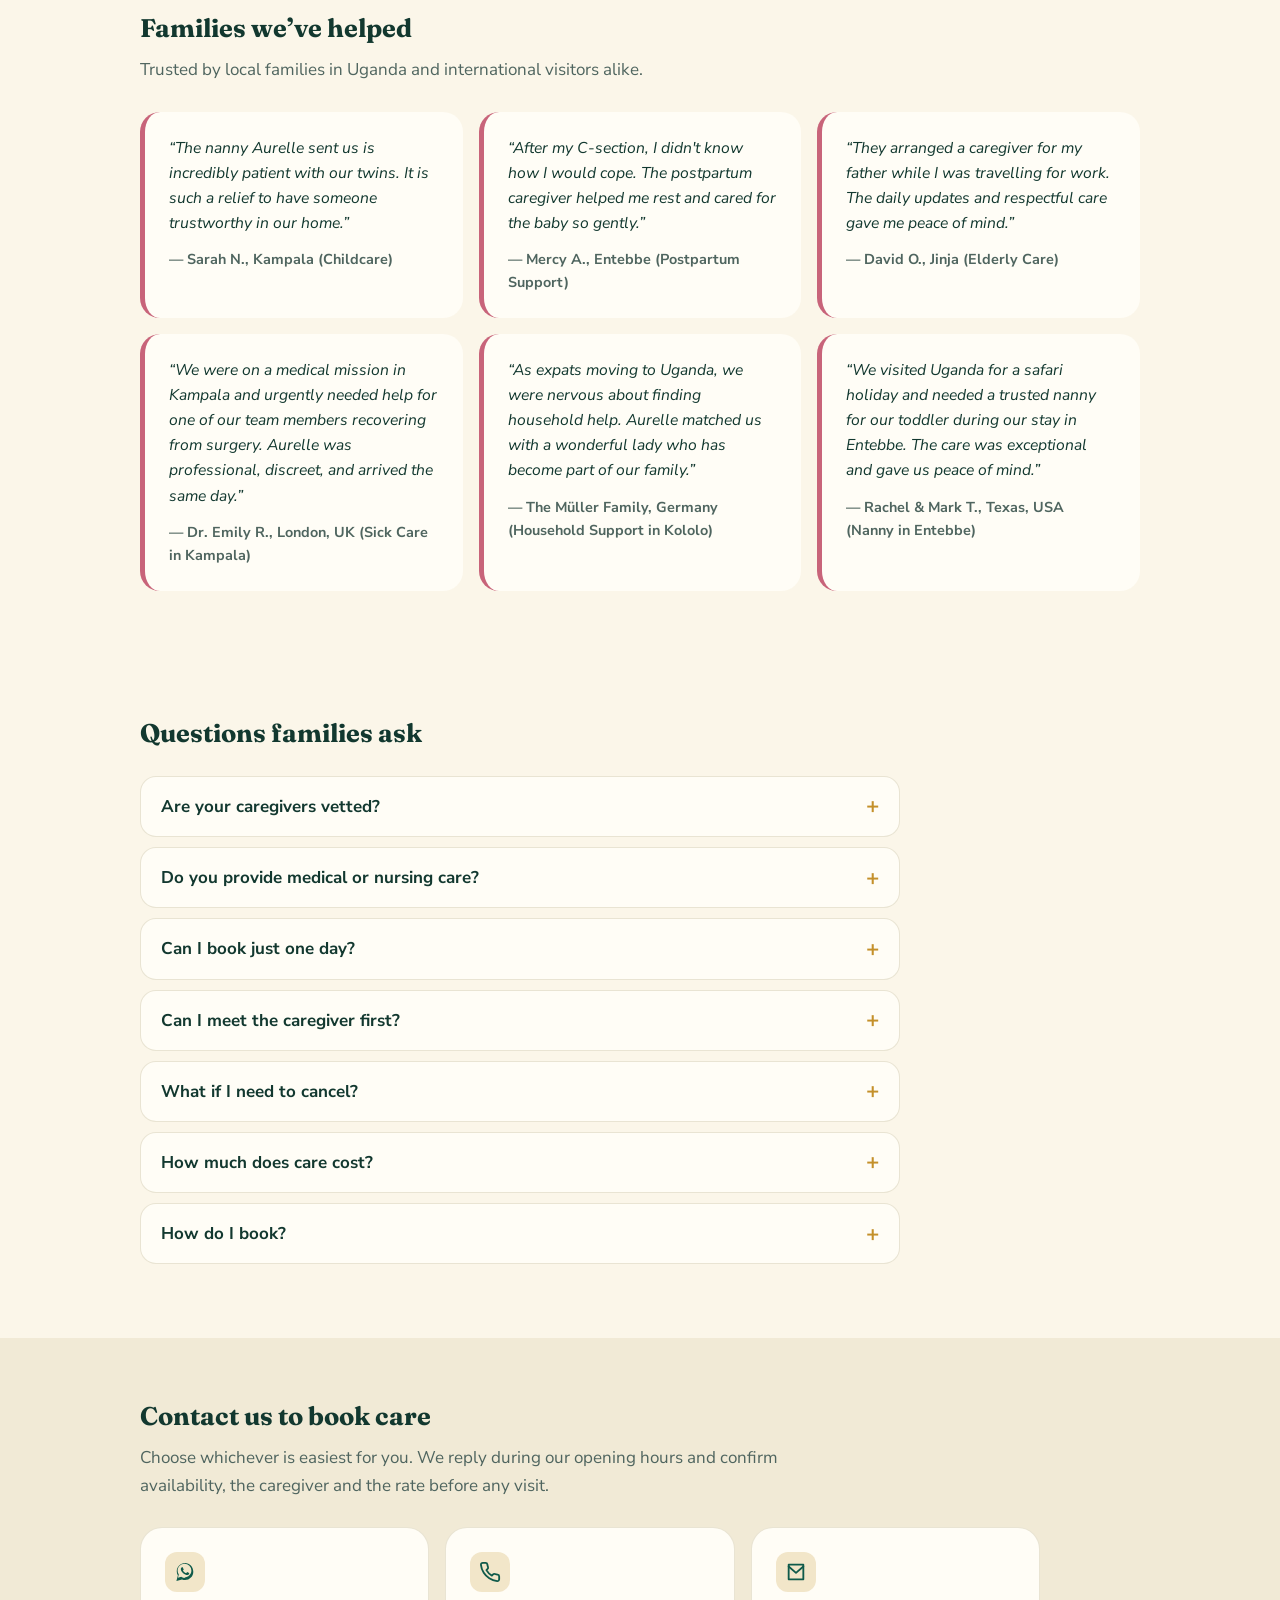
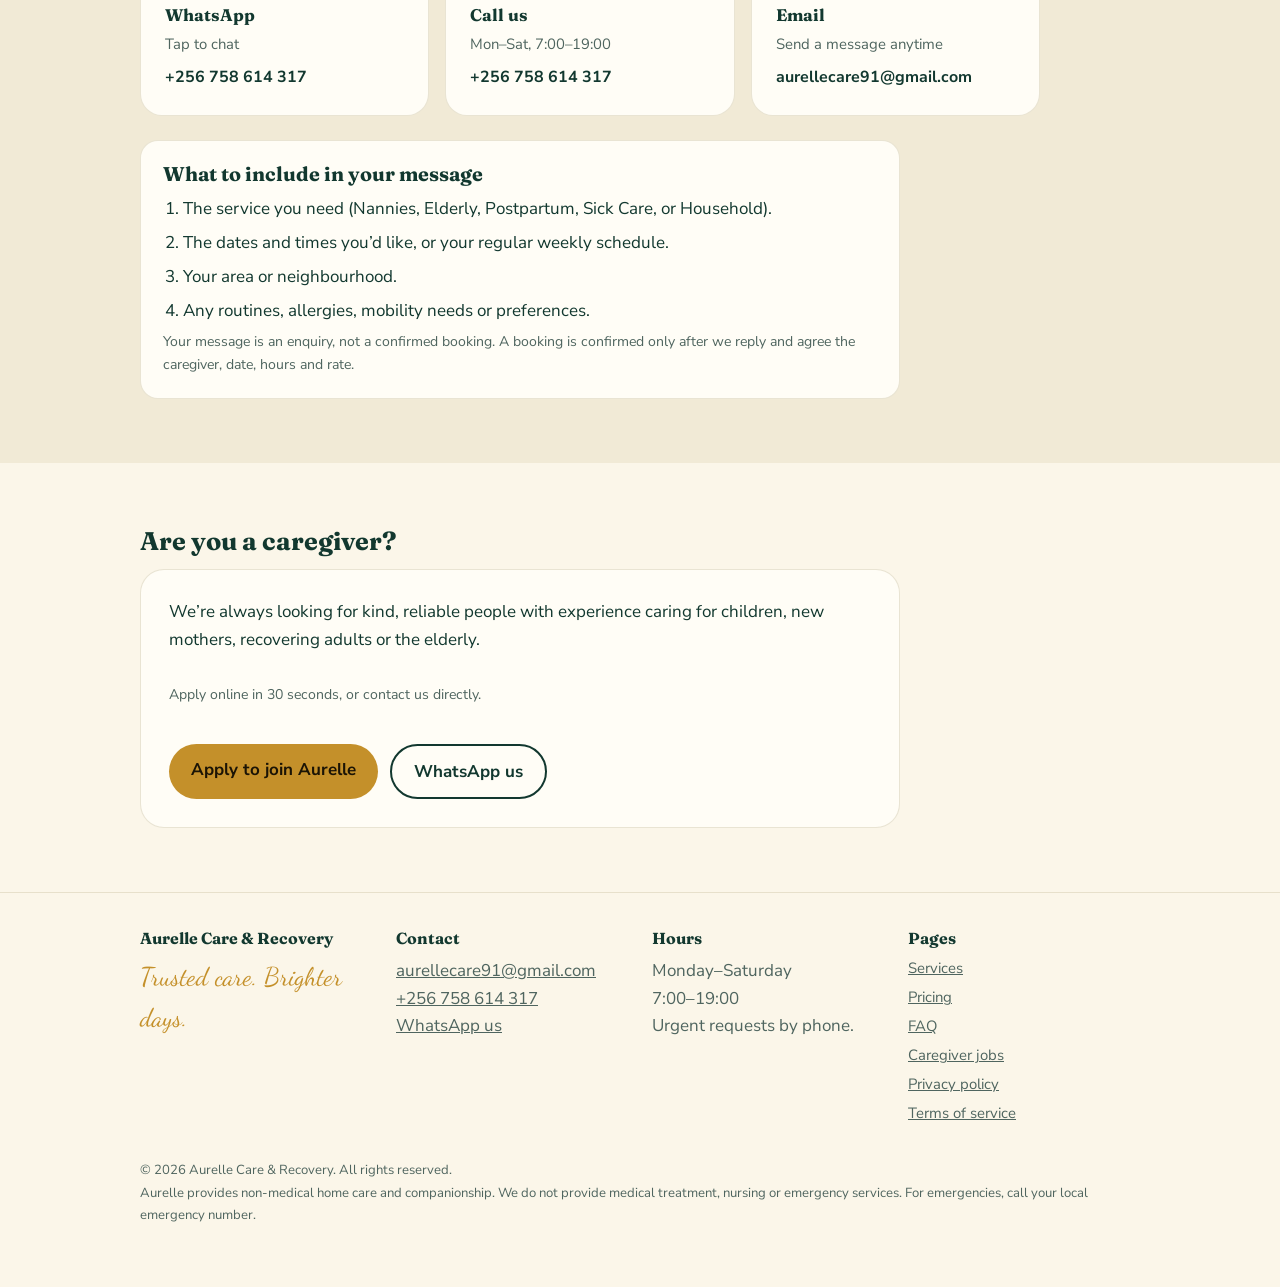
==== commit a16d04d3: "Update index.html" ====
--- a/index.html
+++ b/index.html
@@ -53,6 +53,7 @@
 
 <main id="main">
 
+  <!-- HERO SECTION -->
   <div class="wrap hero">
     <div>
       <p class="script" style="font-size:1.7rem;margin:0">Trusted care. Brighter days.</p>
@@ -79,6 +80,7 @@
     </div>
   </div>
 
+  <!-- SERVICES SECTION -->
   <section id="services">
     <div class="wrap">
       <h2>Care that comes to your home</h2>
@@ -132,7 +134,7 @@
 
       </div>
 
-      <!-- Trust Badges from Flyer -->
+      <!-- Trust Badges -->
       <div class="trust-badges">
         <div class="badge-item">
           <svg viewBox="0 0 24 24" fill="none" stroke="currentColor" stroke-width="2"><path d="M12 21.35l-1.45-1.32C5.4 15.36 2 12.28 2 8.5 2 5.42 4.42 3 7.5 3c1.74 0 3.41.81 4.5 2.09C13.09 3.81 14.76 3 16.5 3 19.58 3 22 5.42 22 8.5c0 3.78-3.4 6.86-8.55 11.54L12 21.35z"/></svg>
@@ -159,6 +161,7 @@
     </div>
   </section>
 
+  <!-- HOW IT WORKS -->
   <section id="how">
     <div class="wrap">
       <h2>How it works</h2>
@@ -166,49 +169,113 @@
       <div class="steps">
         <div><h3>Contact us</h3><p>Call, WhatsApp or email us with the service, dates and any routines or preferences.</p></div>
         <div><h3>We match a caregiver</h3><p>We choose a vetted caregiver who fits your needs and schedule.</p></div>
-        <div><h3>Meet and confirm</h3><p>We confirm the plan, the day rate and the caregiver before the visit.</p></div>
+        <div><h3>Meet and confirm</h3><p>We confirm the plan, the rate and the caregiver before the visit.</p></div>
         <div><h3>Care begins</h3><p>Your caregiver arrives on time. You can request regular days anytime.</p></div>
       </div>
     </div>
   </section>
 
+  <!-- PRICING SECTION (No exact prices) -->
   <section id="pricing">
     <div class="wrap">
-      <h2>Clear daily pricing</h2>
-      <p class="sub">Transparent rates. Confirm the price before care begins; we never add hidden fees.</p>
+      <h2>Flexible &amp; transparent pricing</h2>
+      <p class="sub">Every family's needs are different. We offer clear, custom quotes based on the level of care and hours required. Contact us to discuss your specific situation.</p>
+      
       <div class="pricing">
+        <!-- Hourly -->
         <div class="price">
           <span class="unit">Hourly</span>
-          <div class="amount">$20<span style="font-size:1rem;color:var(--muted)">/hr</span></div>
-          <ul><li>Minimum 3 hours</li><li>Companionship &amp; everyday help</li><li>Best for short visits</li></ul>
-        </div>
+          <div class="amount" style="font-size:1.4rem; line-height:1.3;">Short visits &amp;<br>daily help</div>
+          <ul>
+            <li>Minimum 3 hours</li>
+            <li>Companionship &amp; everyday help</li>
+            <li>Best for quick errands or check-ins</li>
+          </ul>
+        </div>
+
+        <!-- Full Day -->
         <div class="price featured">
           <span class="badge">Most popular</span>
           <span class="unit">Full day</span>
-          <div class="amount">$150<span style="font-size:1rem;color:var(--muted)">/day</span></div>
-          <ul><li>Up to 8 hours</li><li>Childcare, recovery or elderly care</li><li>Meal and routine support</li></ul>
-        </div>
+          <div class="amount" style="font-size:1.4rem; line-height:1.3;">Up to 8 hours<br>of dedicated care</div>
+          <ul>
+            <li>Childcare, recovery or elderly care</li>
+            <li>Meal preparation &amp; routine support</li>
+            <li>Continuous, attentive presence</li>
+          </ul>
+        </div>
+
+        <!-- Overnight -->
         <div class="price">
           <span class="unit">Overnight</span>
-          <div class="amount">$180<span style="font-size:1rem;color:var(--muted)">/night</span></div>
-          <ul><li>10-hour overnight stay</li><li>Postpartum &amp; recovery support</li><li>Quiet, attentive presence</li></ul>
-        </div>
-      </div>
-      <p class="price-note">Weekly and regular plans are quoted after we confirm your schedule. Travel outside the service area may add a small fee.</p>
-
-      <!-- Payment Methods Section -->
+          <div class="amount" style="font-size:1.4rem; line-height:1.3;">10-hour<br>overnight stay</div>
+          <ul>
+            <li>Postpartum &amp; recovery support</li>
+            <li>Quiet, attentive presence</li>
+            <li>Peace of mind while you sleep</li>
+          </ul>
+        </div>
+      </div>
+
+      <!-- Payment Methods -->
       <div class="payment-box">
-        <h3>Payment Methods We Accept</h3>
+        <h3>How to pay</h3>
+        <p style="font-size:0.95rem; margin-bottom:12px;">We make paying easy. We accept:</p>
         <div class="payment-list">
           <div class="pay-item">MTN Mobile Money</div>
           <div class="pay-item">Airtel Money</div>
           <div class="pay-item">Bank Transfers</div>
         </div>
+        <p class="price-note">Weekly and regular plans are quoted after we confirm your schedule. Contact us for a personalised quote.</p>
       </div>
       
     </div>
   </section>
 
+  <!-- REVIEWS / TESTIMONIALS -->
+  <section id="stories">
+    <div class="wrap">
+      <h2>Families we’ve helped</h2>
+      <p class="sub">Trusted by local families in Uganda and international visitors alike.</p>
+      <div class="quotes">
+        
+        <!-- Local Ugandan Reviews -->
+        <blockquote>
+          <p>“The nanny Aurelle sent us is incredibly patient with our twins. It is such a relief to have someone trustworthy in our home.”</p>
+          <footer>— Sarah N., Kampala (Childcare)</footer>
+        </blockquote>
+        
+        <blockquote>
+          <p>“After my C-section, I didn't know how I would cope. The postpartum caregiver helped me rest and cared for the baby so gently.”</p>
+          <footer>— Mercy A., Entebbe (Postpartum Support)</footer>
+        </blockquote>
+
+        <blockquote>
+          <p>“They arranged a caregiver for my father while I was travelling for work. The daily updates and respectful care gave me peace of mind.”</p>
+          <footer>— David O., Jinja (Elderly Care)</footer>
+        </blockquote>
+
+        <!-- International Reviews (Visiting/Living in Uganda) -->
+        <blockquote>
+          <p>“We were on a medical mission in Kampala and urgently needed help for one of our team members recovering from surgery. Aurelle was professional, discreet, and arrived the same day.”</p>
+          <footer>— Dr. Emily R., London, UK (Sick Care in Kampala)</footer>
+        </blockquote>
+
+        <blockquote>
+          <p>“As expats moving to Uganda, we were nervous about finding household help. Aurelle matched us with a wonderful lady who has become part of our family.”</p>
+          <footer>— The Müller Family, Germany (Household Support in Kololo)</footer>
+        </blockquote>
+
+        <blockquote>
+          <p>“We visited Uganda for a safari holiday and needed a trusted nanny for our toddler during our stay in Entebbe. The care was exceptional and gave us peace of mind.”</p>
+          <footer>— Rachel &amp; Mark T., Texas, USA (Nanny in Entebbe)</footer>
+        </blockquote>
+
+      </div>
+    </div>
+  </section>
+
+  <!-- FAQ SECTION -->
   <section id="faq">
     <div class="wrap">
       <h2>Questions families ask</h2>
@@ -218,12 +285,13 @@
         <details><summary>Can I book just one day?</summary><p>Yes. One day is the most common way families start. You can request regular days later with the same caregiver when available.</p></details>
         <details><summary>Can I meet the caregiver first?</summary><p>Yes. For regular plans we arrange a short introduction before the first booking. For same-day requests we share the caregiver’s profile and experience by phone or email.</p></details>
         <details><summary>What if I need to cancel?</summary><p>Cancellations made more than 24 hours before the visit are free. Later cancellations may incur a fee — see our <a href="terms.html">terms of service</a>.</p></details>
-        <details><summary>How do I pay?</summary><p>We accept MTN Mobile Money, Airtel Money, and Bank Transfers. We confirm the rate in writing before care begins and send an invoice after the visit.</p></details>
+        <details><summary>How much does care cost?</summary><p>Pricing depends on the type of care and the hours you need. We provide a clear, custom quote before any booking is confirmed. There are no hidden fees. We accept MTN Mobile Money, Airtel Money, and Bank Transfers.</p></details>
         <details><summary>How do I book?</summary><p>Contact us by phone, WhatsApp or email. We’ll reply to confirm availability, the caregiver and the rate before the visit.</p></details>
       </div>
     </div>
   </section>
-  
+
+  <!-- CONTACT SECTION -->
   <section id="contact" class="book">
     <div class="wrap">
       <h2>Contact us to book care</h2>
@@ -271,7 +339,8 @@
     </div>
   </section>
 
-   <section id="join" class="join">
+  <!-- CAREGIVER JOIN SECTION -->
+  <section id="join" class="join">
     <div class="wrap">
       <h2>Are you a caregiver?</h2>
       <div class="join-card">
@@ -284,9 +353,10 @@
       </div>
     </div>
   </section>
-  
+
 </main>
 
+<!-- FLOATING WHATSAPP BUTTON -->
 <a class="wa-fab" href="https://wa.me/256758614317?text=Hello%20Aurelle%2C%20I%27d%20like%20to%20arrange%20care." target="_blank" rel="noopener" aria-label="Chat with Aurelle on WhatsApp">
   <svg viewBox="0 0 32 32" width="28" height="28" fill="currentColor" aria-hidden="true"><path d="M16.04 3C9.4 3 4 8.4 4 15.04c0 2.13.56 4.21 1.62 6.04L3.5 29l8.14-2.13a12 12 0 0 0 4.4.82h.01c6.63 0 12.03-5.4 12.03-12.04C28.08 8.4 22.68 3 16.04 3zm0 21.7h-.01a10 10 0 0 1-5.09-1.39l-.37-.22-4.83 1.27 1.29-4.71-.24-.38a9.93 9.93 0 0 1-1.52-5.3c0-5.51 4.49-10 10.02-10 2.67 0 5.18 1.04 7.07 2.93a9.94 9.94 0 0 1 2.93 7.08c0 5.51-4.49 10-10.02 10zm5.5-7.49c-.3-.15-1.78-.88-2.06-.98-.28-.1-.48-.15-.68.15-.2.3-.78.98-.96 1.18-.18.2-.35.22-.65.07-.3-.15-1.26-.46-2.4-1.48-.89-.79-1.49-1.77-1.66-2.07-.18-.3-.02-.46.13-.61.13-.13.3-.35.45-.52.15-.18.2-.3.3-.5.1-.2.05-.38-.02-.53-.08-.15-.68-1.63-.93-2.23-.24-.58-.49-.5-.68-.51l-.58-.01c-.2 0-.53.08-.8.38-.28.3-1.05 1.03-1.05 2.5 0 1.48 1.08 2.9 1.23 3.1.15.2 2.12 3.24 5.13 4.54.72.31 1.28.5 1.71.63.72.23 1.37.2 1.89.12.58-.09 1.78-.73 2.03-1.43.25-.7.25-1.3.18-1.43-.08-.13-.28-.2-.58-.35z"/></svg>
 </a>
